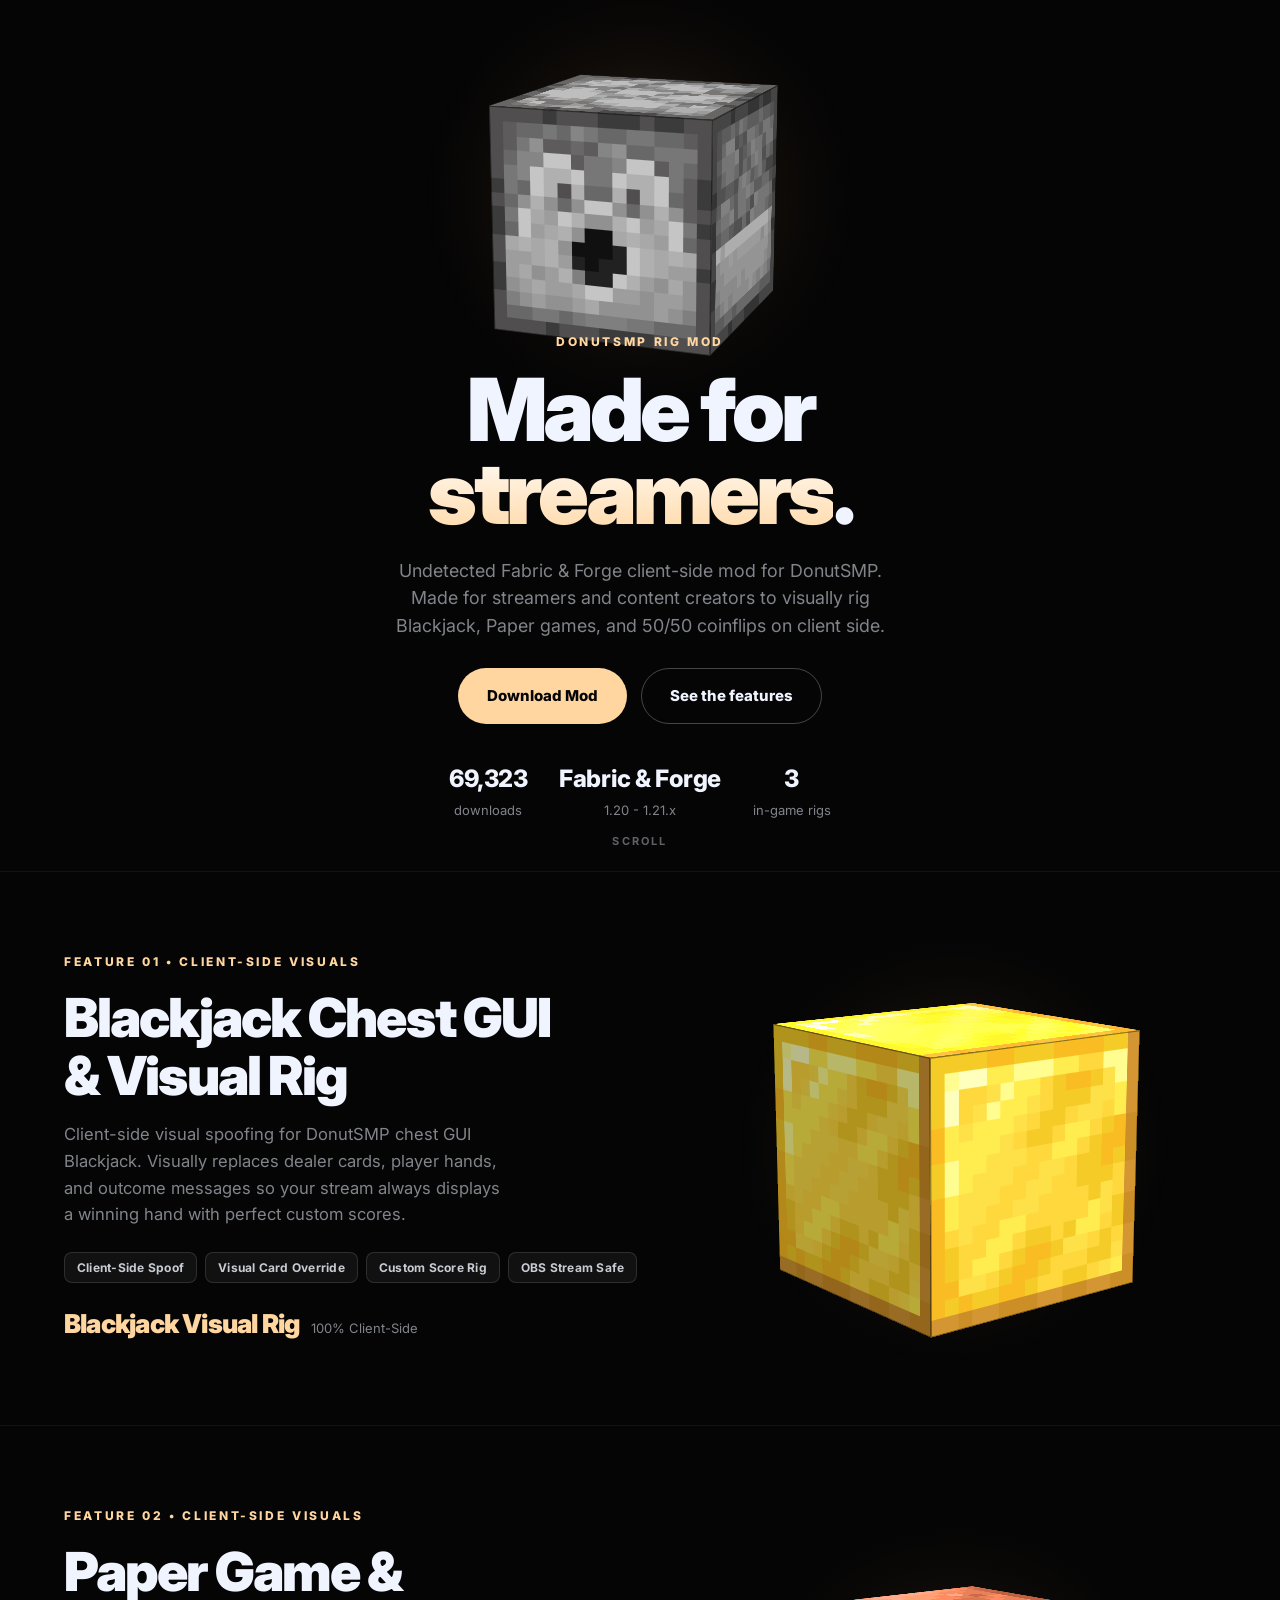
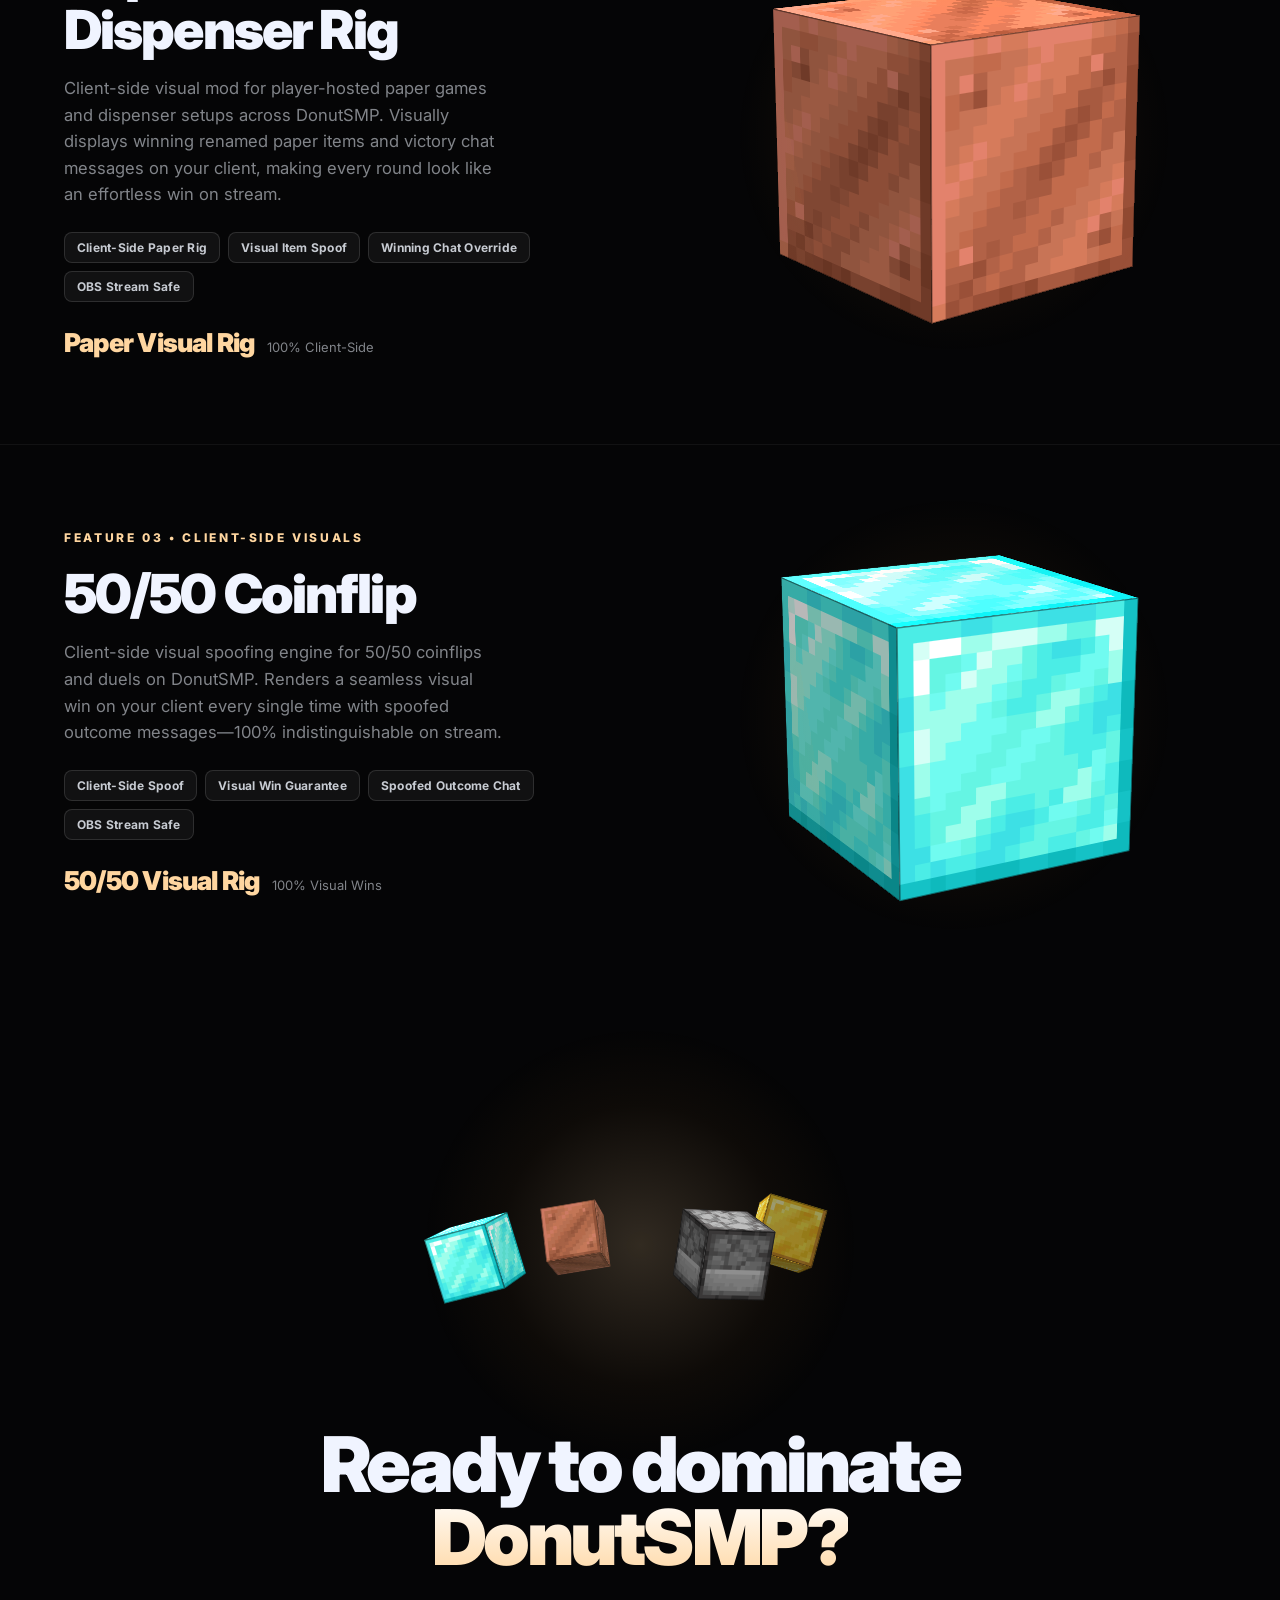
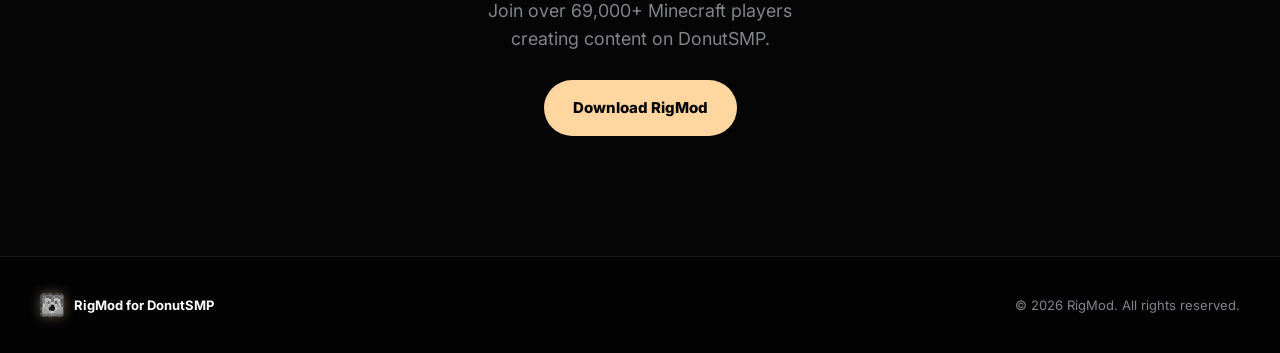
==== index.html @ b87d24b9 "Add files via upload" ====
<!DOCTYPE html>
<html lang="en">
<head>
<meta charset="UTF-8">
<meta name="viewport" content="width=device-width, initial-scale=1.0">
<title>RigMod - The Undetected DonutSMP Rig Mod</title>
<link rel="icon" type="image/png" href="mcassets/java/block/dispenser_front.png">
<link rel="shortcut icon" href="mcassets/java/block/dispenser_front.png">
<link rel="stylesheet" href="style.css">
<link rel="stylesheet" href="theme-3d.css">
<meta name="description" content="The #1 undetected Rig Mod for DonutSMP. Client-side visual win spoofing for Blackjack chest GUIs, Paper Game dispensers, and 50/50 coinflips.">
<script src="home-3d.js" defer></script>
</head>
<body class="h3-home">

  <div id="rp-loader">
    <div class="loader-cube"></div>
  </div>

  <div class="h3">

    <!-- HERO SECTION (1:1 RYZENNOW WITH 3D MINECRAFT DISPENSER) -->
    <section class="h3-hero" id="hero">
      <div class="h3-hero-stage" id="h3-hero-stage"></div>
      <div class="h3-hero-inner">
        <span class="h3-kicker">DONUTSMP RIG MOD</span>
        <h1 class="h3-display">Made for<br><em>streamers</em>.</h1>
        <p class="h3-lede">Undetected Fabric &amp; Forge client-side mod for DonutSMP. Made for streamers and content creators to visually rig Blackjack, Paper games, and 50/50 coinflips on client side.</p>
        <div class="h3-cta-row">
          <a class="h3-btn" href="RigMod-v4.8-Universal.jar" download="RigMod-v4.8-Universal.jar">Download Mod</a>
          <a class="h3-btn ghost" href="#faq" onclick="smoothScrollTo('#faq', event)">See the features</a>
        </div>
        <div class="h3-chips">
          <div><b>69,323</b>downloads</div>
          <div><b>Fabric &amp; Forge</b>1.20 - 1.21.x</div>
          <div><b>3</b>in-game rigs</div>
        </div>
      </div>
      <div class="h3-scroll" onclick="smoothScrollTo('#faq', event)">Scroll</div>
    </section>


    <!-- FEATURE 01: BLACKJACK CHEST GUI VISUAL RIG (BLOCK: GOLD BLOCK) -->
    <section class="h3-beat" id="faq">
      <div class="h3-pin">
        <div class="h3-copy">
          <span class="h3-kicker">Feature 01 &bull; Client-Side Visuals</span>
          <h2>Blackjack Chest GUI<br>&amp; Visual Rig</h2>
          <p>Client-side visual spoofing for DonutSMP chest GUI Blackjack. Visually replaces dealer cards, player hands, and outcome messages so your stream always displays a winning hand with perfect custom scores.</p>
          <div class="feature-tags">
            <span class="tag">Client-Side Spoof</span>
            <span class="tag">Visual Card Override</span>
            <span class="tag">Custom Score Rig</span>
            <span class="tag">OBS Stream Safe</span>
          </div>
          <div class="h3-price"><b>Blackjack Visual Rig</b><span>100% Client-Side</span></div>
        </div>
        <div class="h3-scene" data-tex="gold_block"></div>
      </div>
    </section>


    <!-- FEATURE 02: PAPER GAME DISPENSER VISUAL RIG (BLOCK: COPPER BLOCK) -->
    <section class="h3-beat" id="paper">
      <div class="h3-pin">
        <div class="h3-copy">
          <span class="h3-kicker">Feature 02 &bull; Client-Side Visuals</span>
          <h2>Paper Game &amp;<br>Dispenser Rig</h2>
          <p>Client-side visual mod for player-hosted paper games and dispenser setups across DonutSMP. Visually displays winning renamed paper items and victory chat messages on your client, making every round look like an effortless win on stream.</p>
          <div class="feature-tags">
            <span class="tag">Client-Side Paper Rig</span>
            <span class="tag">Visual Item Spoof</span>
            <span class="tag">Winning Chat Override</span>
            <span class="tag">OBS Stream Safe</span>
          </div>
          <div class="h3-price"><b>Paper Visual Rig</b><span>100% Client-Side</span></div>
        </div>
        <div class="h3-scene" data-tex="copper_block"></div>
      </div>
    </section>


    <!-- FEATURE 03: 50/50 COINFLIP CLIENT-SIDE VISUAL RIG (BLOCK: DIAMOND BLOCK) -->
    <section class="h3-beat" id="fifty-fifty">
      <div class="h3-pin">
        <div class="h3-copy">
          <span class="h3-kicker">Feature 03 &bull; Client-Side Visuals</span>
          <h2>50/50 Coinflip</h2>
          <p>Client-side visual spoofing engine for 50/50 coinflips and duels on DonutSMP. Renders a seamless visual win on your client every single time with spoofed outcome messages—100% indistinguishable on stream.</p>
          <div class="feature-tags">
            <span class="tag">Client-Side Spoof</span>
            <span class="tag">Visual Win Guarantee</span>
            <span class="tag">Spoofed Outcome Chat</span>
            <span class="tag">OBS Stream Safe</span>
          </div>
          <div class="h3-price"><b>50/50 Visual Rig</b><span>100% Visual Wins</span></div>
        </div>
        <div class="h3-scene" data-tex="diamond_block"></div>
      </div>
    </section>


    <!-- CLOSING 3D FINALE -->
    <section class="h3-close">
      <div class="h3-final" id="h3-final"></div>
      <h2 class="h3-display">Ready to dominate<br><em>DonutSMP?</em></h2>
      <p class="h3-lede">Join over 69,000+ Minecraft players creating content on DonutSMP.</p>
      <div class="h3-cta-row">
        <a class="h3-btn" href="RigMod-v4.8-Universal.jar" download="RigMod-v4.8-Universal.jar">Download RigMod</a>
      </div>
    </section>

  </div>

  <!-- MINIMAL FOOTER -->
  <footer class="rp-footer">
    <div class="footer-inner">
      <div class="footer-brand">
        <div class="logo-box"></div>
        <span>RigMod for DonutSMP</span>
      </div>
      <div class="footer-copy">&copy; 2026 RigMod. All rights reserved.</div>
    </div>
  </footer>

  <script>
    // Preloader
    (function(){
      var l = document.getElementById('rp-loader');
      if (l) setTimeout(function(){ l.classList.add('out'); }, 200);
    })();
  </script>
</body>
</html>
---- style.css ----
@import url('https://fonts.googleapis.com/css2?family=Inter:wght@400;500;600;700;800;900&display=swap');

:root {
  --bg: #050506;
  --card: #0b0b0e;
  --accent: #ffd6a0;
  --text: #f0f4ff;
  --dim: rgba(232, 236, 245, 0.55);
  --border: rgba(255, 255, 255, 0.08);
}

* { box-sizing: border-box; margin: 0; padding: 0; }

html {
  scroll-behavior: smooth;
}

body {
  font-family: 'Inter', system-ui, -apple-system, sans-serif;
  background: var(--bg);
  color: var(--text);
  line-height: 1.6;
  overflow-x: hidden;
  padding-top: 0;
  margin: 0;
}

html, body {
  -ms-overflow-style: none;
  scrollbar-width: none;
}
html::-webkit-scrollbar, body::-webkit-scrollbar { display: none; }

/* Preloader */
#rp-loader {
  position: fixed; inset: 0; z-index: 9999;
  background: var(--bg);
  display: flex; align-items: center; justify-content: center;
  transition: opacity .35s ease, visibility .35s ease;
}
#rp-loader.out { opacity: 0; visibility: hidden; pointer-events: none; }
.loader-cube {
  width: 44px; height: 44px; border-radius: 6px;
  background: url('mcassets/java/block/dispenser_front.png') no-repeat center / cover;
  image-rendering: pixelated;
  box-shadow: 0 0 30px rgba(255, 214, 160, 0.6);
  animation: spinLoader 1.4s infinite cubic-bezier(0.4, 0, 0.2, 1);
}
@keyframes spinLoader {
  0% { transform: rotate(0deg) scale(0.9); }
  50% { transform: rotate(180deg) scale(1.1); }
  100% { transform: rotate(360deg) scale(0.9); }
}

/* Feature Tags List */
.feature-tags {
  display: flex;
  gap: 8px;
  flex-wrap: wrap;
  margin-bottom: 20px;
}
.feature-tags .tag {
  background: rgba(255, 255, 255, 0.05);
  border: 1px solid rgba(255, 255, 255, 0.12);
  padding: 5px 12px;
  border-radius: 8px;
  font-size: 12px;
  font-weight: 700;
  color: rgba(232, 236, 245, 0.85);
  letter-spacing: 0.02em;
}

/* Minimal Footer */
.rp-footer {
  border-top: 1px solid var(--border);
  background: #030304; padding: 36px 24px;
}
.footer-inner {
  max-width: 1200px; margin: 0 auto;
  display: flex; align-items: center; justify-content: space-between;
  font-size: 13px; color: var(--dim); flex-wrap: wrap; gap: 12px;
}
.footer-brand {
  display: flex; align-items: center; gap: 10px; color: #fff; font-weight: 700;
}
.logo-box {
  width: 24px; height: 24px; border-radius: 4px;
  background: url('mcassets/java/block/dispenser_front.png') no-repeat center / cover;
  image-rendering: pixelated;
  box-shadow: 0 0 12px rgba(255, 214, 160, 0.35);
}
---- theme-3d.css ----
/* ==========================================================================
   THEME-3D.CSS - COMPACT, HIGH-PERFORMANCE 3D MINECRAFT THEME
   ========================================================================== */

.h3, .h3 *, .h3 *::before, .h3 *::after { box-sizing: border-box; }

.h3 {
  --void: #050506;
  --void-2: #0b0b0e;
  --ink: #f0f4ff;
  --dim: rgba(232, 236, 245, .55);
  --line: rgba(255, 255, 255, .08);
  --hot: #ffd6a0;
  position: relative;
  background: var(--void);
  color: var(--ink);
  overflow-x: hidden;
}

.h3::before {
  content: "";
  position: fixed; inset: 0; z-index: -3;
  background:
    radial-gradient(60% 45% at 50% 8%, rgba(255, 214, 160, .09), transparent 70%),
    radial-gradient(70% 50% at 50% 100%, rgba(88, 101, 242, .05), transparent 72%),
    var(--void);
  pointer-events: none;
}

/* Typography */
.h3-kicker {
  display: block;
  font-size: 12px; font-weight: 800; letter-spacing: .22em;
  text-transform: uppercase; color: var(--hot); margin-bottom: 18px;
}

.h3-display {
  font-size: clamp(42px, 6.8vw, 96px);
  line-height: .95; letter-spacing: -.045em; font-weight: 900; margin: 0 0 22px;
  text-wrap: balance;
}

.h3-display em {
  font-style: normal;
  background: linear-gradient(180deg, #ffffff, #ffd6a0);
  -webkit-background-clip: text;
  background-clip: text;
  color: transparent;
}

.h3-lede {
  font-size: clamp(15px, 1.4vw, 19px);
  line-height: 1.55; color: var(--dim); max-width: 46ch; margin: 0 auto 28px;
  text-wrap: balance;
}

.h3-wrap { max-width: 1200px; margin: 0 auto; padding: 0 24px; }

.h3-btn {
  display: inline-flex; align-items: center; justify-content: center; gap: 8px;
  padding: 15px 28px; border-radius: 999px;
  font-size: 15px; font-weight: 800; text-decoration: none;
  color: #050506; background: var(--hot); border: 1px solid transparent;
  transition: transform .2s ease, box-shadow .2s ease, background .2s ease;
  cursor: pointer;
}
.h3-btn:hover {
  transform: translateY(-2px);
  box-shadow: 0 16px 40px rgba(255, 214, 160, .35);
  background: #ffe0b2;
}
.h3-btn.ghost {
  background: transparent; color: var(--ink); border-color: rgba(255, 255, 255, .26);
}
.h3-btn.ghost:hover {
  background: rgba(255, 255, 255, .08); box-shadow: 0 12px 30px rgba(255, 255, 255, 0.1); border-color: rgba(255, 255, 255, .6);
}

/* 3D Cubes */
.h3-cube {
  position: relative; transform-style: preserve-3d; will-change: transform;
}
.h3-cube i {
  position: absolute; inset: 0; display: block;
  background-size: 100% 100%; image-rendering: pixelated;
  box-shadow: inset 0 0 0 1px rgba(0, 0, 0, .45);
}
.h3-cube i.up { filter: brightness(1.3) contrast(1.02); }
.h3-cube i.dn { filter: brightness(.4); }
.h3-cube i.lf { filter: brightness(.72); }
.h3-cube i.rt { filter: brightness(.88); }
.h3-cube i.bk { filter: brightness(.6); }

/* Ambient Bloom Glow */
.h3-bloom {
  position: absolute; left: 50%; top: 50%; width: 440px; height: 440px;
  margin: -220px 0 0 -220px; border-radius: 50%;
  background: radial-gradient(circle, rgba(255, 214, 160, .18), rgba(255, 170, 70, .04) 45%, transparent 70%);
  pointer-events: none;
  transition: opacity 0.3s ease, transform 0.3s ease;
}

/* Hero Stage with Tight Hitbox Zoom */
.h3-hero {
  position: relative; min-height: 94vh;
  display: grid; grid-template-rows: 1fr auto;
  justify-items: center; align-content: center;
  text-align: center; gap: 10px; padding: 70px 24px 50px;
  perspective: 1600px;
}
.h3-hero-inner { position: relative; z-index: 2; }
.h3-hero-stage {
  position: relative; width: 100%; min-height: 28vh;
  display: grid; place-items: center; perspective: 1400px; z-index: 1;
}
.h3-cube-wrap {
  position: relative;
  display: inline-flex; align-items: center; justify-content: center;
  transform-style: preserve-3d;
  transition: transform 0.28s cubic-bezier(0.16, 1, 0.3, 1);
  cursor: grab;
  padding: 10px;
  border-radius: 16px;
}
.h3-cube-wrap:active { cursor: grabbing; }

/* Tight Hitbox Zoom only on the cube wrapper itself */
.h3-cube-wrap:hover {
  transform: scale(1.12);
}
.h3-hero-stage:has(.h3-cube-wrap:hover) .h3-bloom {
  opacity: 1;
  transform: scale(1.18);
  background: radial-gradient(circle, rgba(255, 214, 160, .32), rgba(255, 160, 60, .1) 50%, transparent 72%);
}

.h3-chips {
  display: flex; gap: 32px; justify-content: center; flex-wrap: wrap;
  margin-top: 36px; color: var(--dim); font-size: 13px;
}
.h3-chips > div > b {
  display: block; color: var(--ink); font-size: 24px; font-weight: 800;
  letter-spacing: -.02em; margin-bottom: 2px;
}

.h3-scroll {
  position: absolute; left: 50%; bottom: 20px; transform: translateX(-50%);
  font-size: 11px; font-weight: 700; letter-spacing: .2em;
  text-transform: uppercase; color: rgba(232, 236, 245, .4);
  cursor: pointer;
  transition: color .2s ease, transform .2s ease;
}
.h3-scroll:hover {
  color: var(--hot);
  transform: translateX(-50%) translateY(-2px);
}

/* Feature Sections - Compact, Close Together, Balanced Headings */
.h3-beat {
  position: relative;
  padding: 80px 0;
  border-top: 1px solid rgba(255, 255, 255, 0.05);
}
.h3-pin {
  display: grid; grid-template-columns: 1.1fr 1fr;
  align-items: center; gap: 50px; max-width: 1200px;
  margin: 0 auto; padding: 0 24px;
}
.h3-copy { position: relative; z-index: 3; }
.h3-copy h2 {
  font-size: clamp(32px, 4.2vw, 54px);
  line-height: 1.08; letter-spacing: -.035em; margin: 0 0 16px; font-weight: 900;
  text-wrap: balance;
}
.h3-copy p {
  font-size: clamp(15px, 1.3vw, 17px);
  line-height: 1.6; color: var(--dim); max-width: 44ch; margin: 0 0 24px;
}
.h3-price {
  display: flex; align-items: baseline; gap: 12px;
}
.h3-price b { font-size: 26px; font-weight: 900; letter-spacing: -.03em; color: var(--hot); }
.h3-price span { font-size: 13px; color: var(--dim); }

.h3-scene {
  position: relative; height: 380px; display: grid; place-items: center;
  perspective: 1500px; transform-style: preserve-3d;
}
.h3-scene .h3-cube { cursor: grab; }
.h3-scene .h3-cube:active { cursor: grabbing; }

/* Sections */
.h3-sec { padding: 90px 0 20px; }
.h3-sec h2 {
  font-size: clamp(30px, 4vw, 54px);
  line-height: 1.02; letter-spacing: -.04em; margin: 0 0 14px; font-weight: 900;
  text-wrap: balance;
}
.h3-sec .h3-sub {
  color: var(--dim); font-size: 17px; line-height: 1.55; max-width: 50ch; margin: 0 0 40px;
}

/* Orbit Finale */
.h3-close { text-align: center; padding: 100px 24px 120px; position: relative; }
.h3-close .h3-display { font-size: clamp(36px, 6vw, 84px); text-wrap: balance; }
.h3-cta-row { display: flex; gap: 14px; justify-content: center; flex-wrap: wrap; }

.h3-final {
  position: relative; height: 320px; margin: 0 auto 24px;
  perspective: 1200px; transform-style: preserve-3d;
}
.h3-orbit { position: absolute; left: 50%; top: 50%; transform-style: preserve-3d; }
.h3-arm { position: absolute; transform-style: preserve-3d; cursor: grab; }
.h3-arm:active { cursor: grabbing; }

/* Responsive */
@media(max-width: 1000px) {
  .h3-hero { padding-top: 60px; }
  .h3-pin { grid-template-columns: 1fr; gap: 30px; text-align: center; }
  .h3-copy p { margin-left: auto; margin-right: auto; }
  .h3-price { justify-content: center; }
  .feature-tags { justify-content: center; }
  .h3-scene { height: 300px; }
  .h3-beat { padding: 60px 0; }
  .h3-final { height: 260px; }
}

@media(max-width: 620px) {
  .h3-wrap, .h3-pin { padding-left: 18px; padding-right: 18px; }
  .h3-chips { gap: 18px; }
  .h3-final { height: 210px; }
  .h3-scene { height: 260px; }
  .h3-copy h2 { font-size: clamp(28px, 8.4vw, 40px); margin-bottom: 10px; }
}
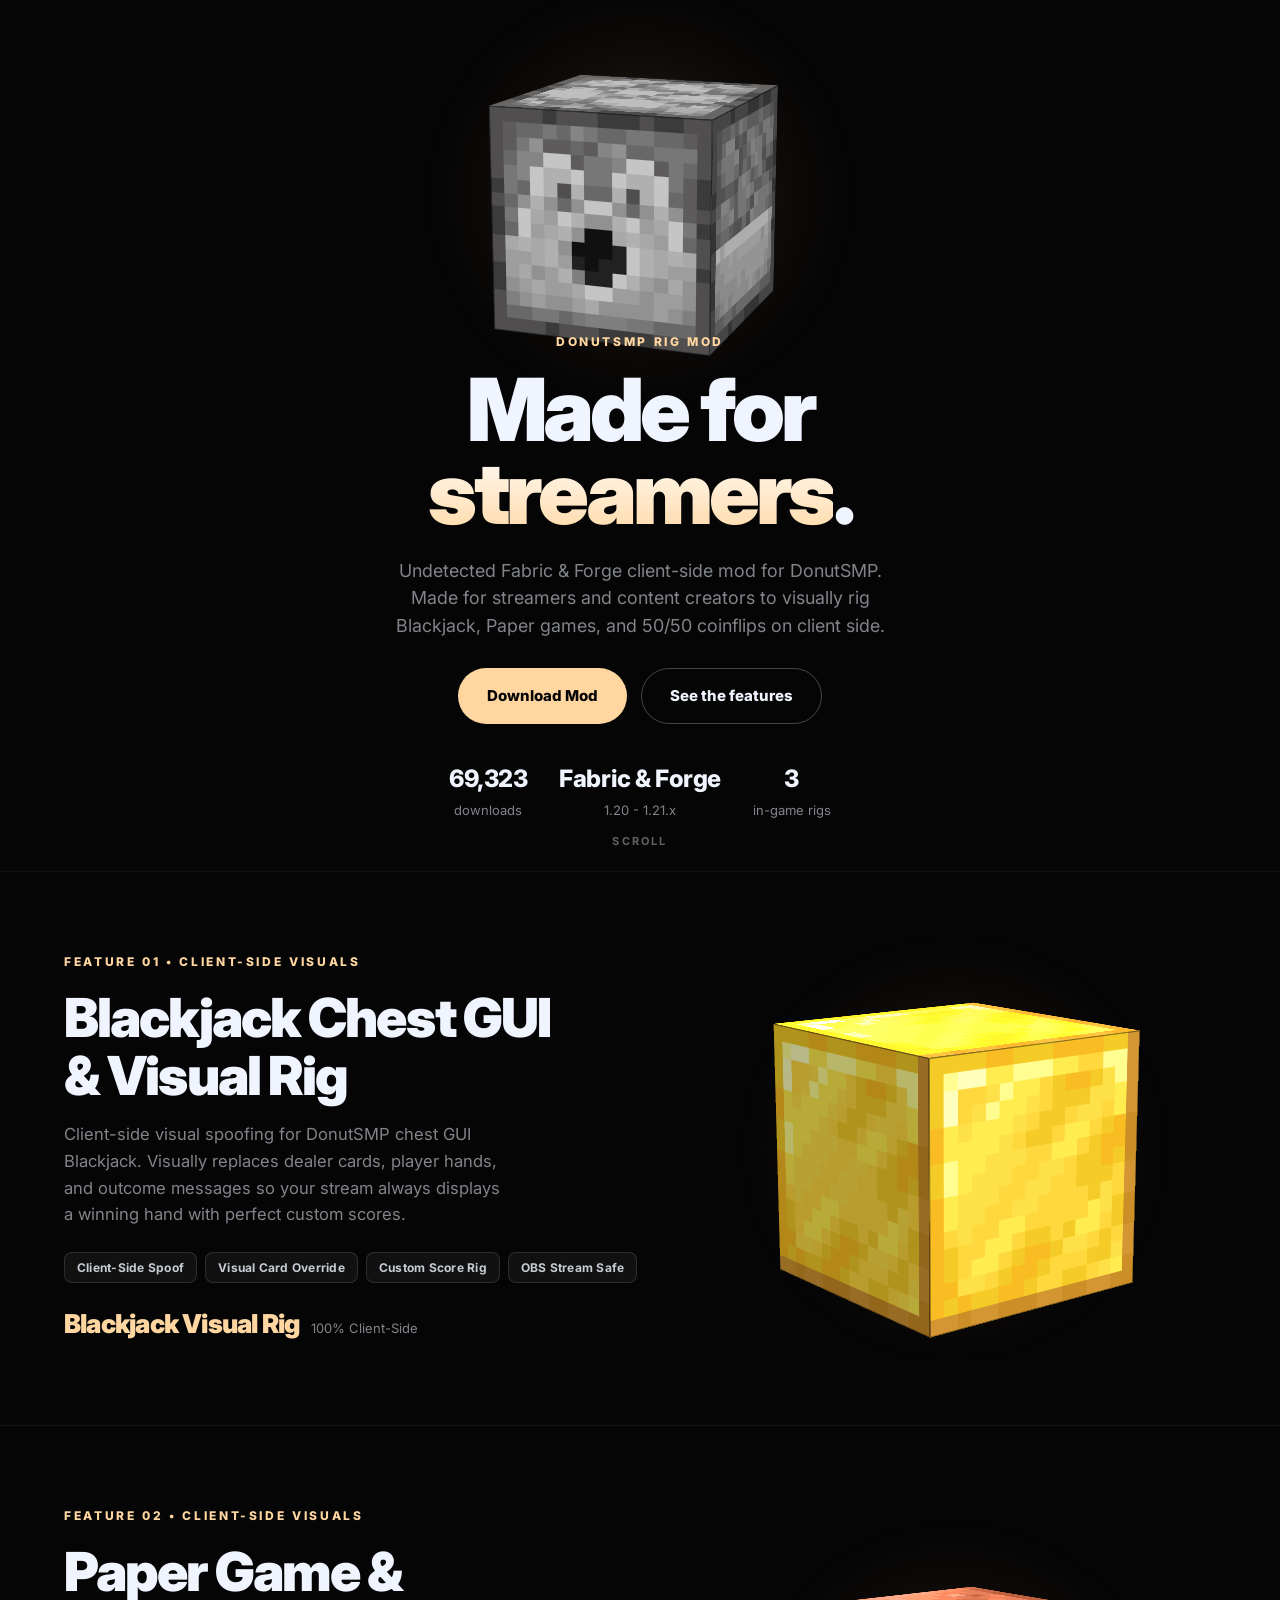
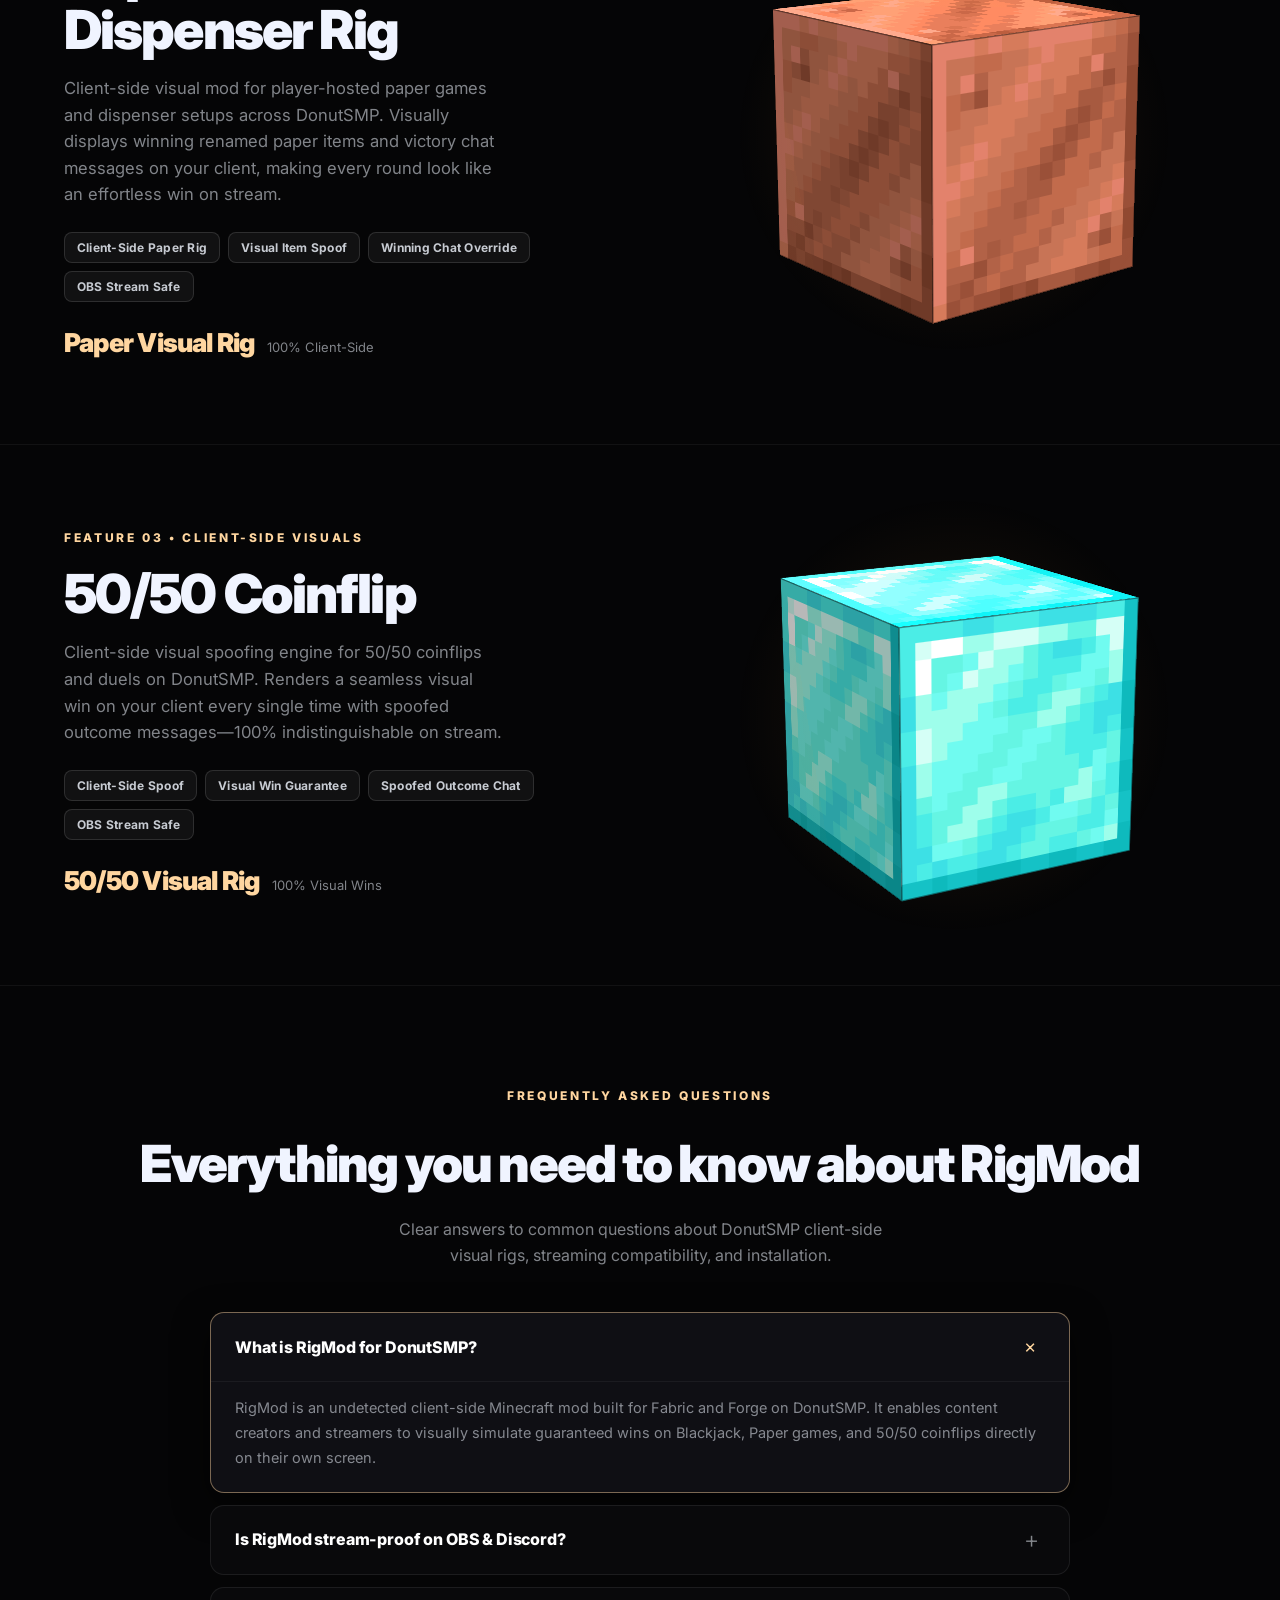
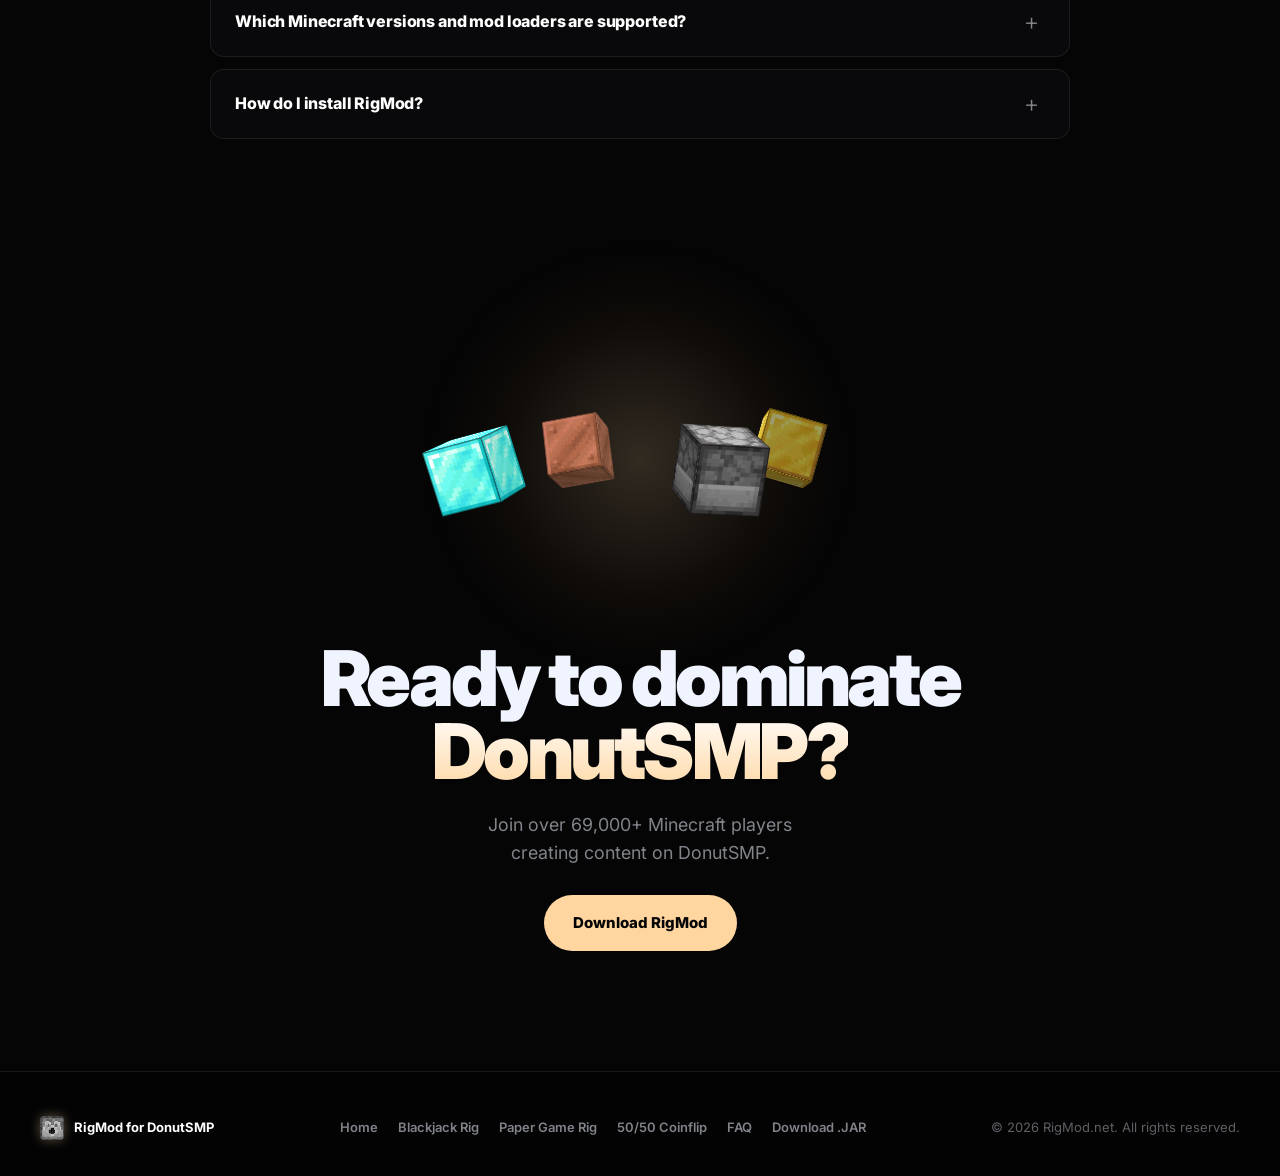
==== commit 9f14ee51: "Add files via upload" ====
--- a/index.html
+++ b/index.html
@@ -1,130 +1,332 @@
 <!DOCTYPE html>
 <html lang="en">
 <head>
-<meta charset="UTF-8">
-<meta name="viewport" content="width=device-width, initial-scale=1.0">
-<title>RigMod - The Undetected DonutSMP Rig Mod</title>
-<link rel="icon" type="image/png" href="mcassets/java/block/dispenser_front.png">
-<link rel="shortcut icon" href="mcassets/java/block/dispenser_front.png">
-<link rel="stylesheet" href="style.css">
-<link rel="stylesheet" href="theme-3d.css">
-<meta name="description" content="The #1 undetected Rig Mod for DonutSMP. Client-side visual win spoofing for Blackjack chest GUIs, Paper Game dispensers, and 50/50 coinflips.">
-<script src="home-3d.js" defer></script>
+  <!-- Primary Meta Tags -->
+  <meta charset="UTF-8">
+  <meta name="viewport" content="width=device-width, initial-scale=1.0, maximum-scale=5.0">
+  <title>RigMod | Undetected DonutSMP Client-Side Rig Mod</title>
+  <meta name="description" content="Download RigMod, the #1 undetected client-side visual rig mod for DonutSMP. Visually rig Blackjack, Paper games, and 50/50 coinflips on stream.">
+  <meta name="keywords" content="Rig, RigMod, DonutSMP, Cheat, Money, DonutSMP Rig, Client Side Rig, Fabric Mod, Minecraft Rig Mod">
+  <meta name="author" content="RigMod">
+  <meta name="robots" content="index, follow, max-image-preview:large, max-snippet:-1, max-video-preview:-1">
+  <meta name="googlebot" content="index, follow">
+  <link rel="canonical" href="https://rigmod.net/">
+
+  <!-- Open Graph / Facebook -->
+  <meta property="og:type" content="website">
+  <meta property="og:url" content="https://rigmod.net/">
+  <meta property="og:title" content="RigMod | Undetected DonutSMP Client-Side Rig Mod">
+  <meta property="og:description" content="Download RigMod, the #1 undetected client-side visual rig mod for DonutSMP. Visually rig Blackjack, Paper games, and 50/50 coinflips on stream.">
+  <meta property="og:image" content="https://rigmod.net/og-image.png">
+  <meta property="og:image:width" content="1200">
+  <meta property="og:image:height" content="630">
+  <meta property="og:site_name" content="RigMod">
+  <meta property="og:locale" content="en_US">
+
+  <!-- Twitter Card -->
+  <meta name="twitter:card" content="summary_large_image">
+  <meta name="twitter:url" content="https://rigmod.net/">
+  <meta name="twitter:title" content="RigMod | Undetected DonutSMP Client-Side Rig Mod">
+  <meta name="twitter:description" content="Download RigMod, the #1 undetected client-side visual rig mod for DonutSMP. Visually rig Blackjack, Paper games, and 50/50 coinflips on stream.">
+  <meta name="twitter:image" content="https://rigmod.net/og-image.png">
+
+  <!-- Performance & Resource Hints -->
+  <link rel="preconnect" href="https://fonts.googleapis.com">
+  <link rel="preconnect" href="https://fonts.gstatic.com" crossorigin>
+  <link rel="dns-prefetch" href="https://fonts.googleapis.com">
+
+  <!-- Favicons & App Icons (Official Dispenser Texture) -->
+  <link rel="icon" type="image/x-icon" href="/favicon.ico">
+  <link rel="icon" type="image/png" sizes="32x32" href="/favicon-32x32.png">
+  <link rel="icon" type="image/png" sizes="16x16" href="/favicon-16x16.png">
+  <link rel="apple-touch-icon" sizes="180x180" href="/apple-touch-icon.png">
+  <link rel="manifest" href="/site.webmanifest">
+  <meta name="theme-color" content="#ffd6a0">
+
+  <!-- Stylesheets -->
+  <link rel="stylesheet" href="style.css">
+  <link rel="stylesheet" href="theme-3d.css">
+  <script src="home-3d.js" defer></script>
+
+  <!-- Structured Data: Organization Schema -->
+  <script type="application/ld+json">
+  {
+    "@context": "https://schema.org",
+    "@type": "Organization",
+    "name": "RigMod",
+    "url": "https://rigmod.net/",
+    "logo": "https://rigmod.net/logo.png",
+    "description": "An advanced client-side visual rig mod for DonutSMP designed for streamers and content creators.",
+    "sameAs": [
+      "https://github.com/",
+      "https://youtube.com/",
+      "https://discord.gg/"
+    ]
+  }
+  </script>
+
+  <!-- Structured Data: WebSite Schema with SearchAction -->
+  <script type="application/ld+json">
+  {
+    "@context": "https://schema.org",
+    "@type": "WebSite",
+    "name": "RigMod",
+    "url": "https://rigmod.net/",
+    "potentialAction": {
+      "@type": "SearchAction",
+      "target": "https://rigmod.net/?q={search_term_string}",
+      "query-input": "required name=search_term_string"
+    }
+  }
+  </script>
+
+  <!-- Structured Data: SoftwareApplication Schema -->
+  <script type="application/ld+json">
+  {
+    "@context": "https://schema.org",
+    "@type": "SoftwareApplication",
+    "name": "RigMod Universal",
+    "operatingSystem": "Windows, macOS, Linux",
+    "applicationCategory": "UtilitiesApplication",
+    "softwareVersion": "4.8",
+    "offers": {
+      "@type": "Offer",
+      "price": "0",
+      "priceCurrency": "USD"
+    },
+    "aggregateRating": {
+      "@type": "AggregateRating",
+      "ratingValue": "4.9",
+      "ratingCount": "15420",
+      "bestRating": "5"
+    },
+    "downloadUrl": "https://rigmod.net/RigMod-v4.8-Universal.jar"
+  }
+  </script>
+
+  <!-- Structured Data: FAQPage Schema -->
+  <script type="application/ld+json">
+  {
+    "@context": "https://schema.org",
+    "@type": "FAQPage",
+    "mainEntity": [
+      {
+        "@type": "Question",
+        "name": "What is RigMod for DonutSMP?",
+        "acceptedAnswer": {
+          "@type": "Answer",
+          "text": "RigMod is a client-side Minecraft modification built for Fabric and Forge on DonutSMP. It allows streamers and content creators to visually simulate guaranteed wins on Blackjack, Paper games, and 50/50 coinflips on their own screen."
+        }
+      },
+      {
+        "@type": "Question",
+        "name": "Is RigMod stream-proof on OBS and Discord?",
+        "acceptedAnswer": {
+          "@type": "Answer",
+          "text": "Yes, RigMod is designed to render seamlessly in-game so that game capture on OBS, Streamlabs, and Discord stream displays the visually rigged win outcomes without any visible menus or HUD artifacts."
+        }
+      },
+      {
+        "@type": "Question",
+        "name": "Which Minecraft versions and mod loaders are supported?",
+        "acceptedAnswer": {
+          "@type": "Answer",
+          "text": "RigMod supports Minecraft Java versions from 1.20.1 up to 1.21.4+ across both Fabric and Forge loaders."
+        }
+      },
+      {
+        "@type": "Question",
+        "name": "How do I install RigMod on Fabric or Forge?",
+        "acceptedAnswer": {
+          "@type": "Answer",
+          "text": "Simply download the RigMod-v4.8-Universal.jar file, place it in your .minecraft/mods folder, and launch your Fabric or Forge profile."
+        }
+      }
+    ]
+  }
+  </script>
 </head>
 <body class="h3-home">
 
-  <div id="rp-loader">
+  <!-- Accessibility Skip Link -->
+  <a href="#main-content" class="skip-link">Skip to main content</a>
+
+  <!-- Preloader -->
+  <div id="rp-loader" role="status" aria-label="Loading page">
     <div class="loader-cube"></div>
   </div>
 
   <div class="h3">
 
-    <!-- HERO SECTION (1:1 RYZENNOW WITH 3D MINECRAFT DISPENSER) -->
-    <section class="h3-hero" id="hero">
-      <div class="h3-hero-stage" id="h3-hero-stage"></div>
-      <div class="h3-hero-inner">
-        <span class="h3-kicker">DONUTSMP RIG MOD</span>
-        <h1 class="h3-display">Made for<br><em>streamers</em>.</h1>
-        <p class="h3-lede">Undetected Fabric &amp; Forge client-side mod for DonutSMP. Made for streamers and content creators to visually rig Blackjack, Paper games, and 50/50 coinflips on client side.</p>
+    <!-- HEADER / NAVIGATION -->
+    <header role="banner">
+      <!-- Minimalist accessible header structure -->
+    </header>
+
+    <!-- MAIN CONTENT CONTAINER -->
+    <main id="main-content" role="main">
+
+      <!-- HERO SECTION (1:1 RYZENNOW WITH 3D MINECRAFT DISPENSER) -->
+      <section class="h3-hero" id="hero" aria-label="Hero Section">
+        <div class="h3-hero-stage" id="h3-hero-stage" aria-label="3D Interactive Minecraft Dispenser"></div>
+        <div class="h3-hero-inner">
+          <span class="h3-kicker">DONUTSMP RIG MOD</span>
+          <h1 class="h3-display">Made for<br><em>streamers</em>.</h1>
+          <p class="h3-lede">Undetected Fabric &amp; Forge client-side mod for DonutSMP. Made for streamers and content creators to visually rig Blackjack, Paper games, and 50/50 coinflips on client side.</p>
+          <div class="h3-cta-row">
+            <a class="h3-btn" href="RigMod-v4.8-Universal.jar" download="RigMod-v4.8-Universal.jar" aria-label="Download RigMod Universal JAR">Download Mod</a>
+            <a class="h3-btn ghost" href="#faq" onclick="smoothScrollTo('#faq', event)" aria-label="See RigMod Features">See the features</a>
+          </div>
+          <div class="h3-chips">
+            <div><b>69,323</b>downloads</div>
+            <div><b>Fabric &amp; Forge</b>1.20 - 1.21.x</div>
+            <div><b>3</b>in-game rigs</div>
+          </div>
+        </div>
+        <div class="h3-scroll" onclick="smoothScrollTo('#faq', event)" role="button" tabindex="0" aria-label="Scroll to features">Scroll</div>
+      </section>
+
+      <!-- FEATURE 01: BLACKJACK CHEST GUI VISUAL RIG (BLOCK: GOLD BLOCK) -->
+      <section class="h3-beat" id="faq" aria-label="Blackjack Chest GUI Rig">
+        <div class="h3-pin">
+          <div class="h3-copy">
+            <span class="h3-kicker">Feature 01 &bull; Client-Side Visuals</span>
+            <h2>Blackjack Chest GUI<br>&amp; Visual Rig</h2>
+            <p>Client-side visual spoofing for DonutSMP chest GUI Blackjack. Visually replaces dealer cards, player hands, and outcome messages so your stream always displays a winning hand with perfect custom scores.</p>
+            <div class="feature-tags">
+              <span class="tag">Client-Side Spoof</span>
+              <span class="tag">Visual Card Override</span>
+              <span class="tag">Custom Score Rig</span>
+              <span class="tag">OBS Stream Safe</span>
+            </div>
+            <div class="h3-price"><b>Blackjack Visual Rig</b><span>100% Client-Side</span></div>
+          </div>
+          <div class="h3-scene" data-tex="gold_block" aria-label="3D Minecraft Gold Block"></div>
+        </div>
+      </section>
+
+      <!-- FEATURE 02: PAPER GAME DISPENSER VISUAL RIG (BLOCK: COPPER BLOCK) -->
+      <section class="h3-beat" id="paper" aria-label="Paper Game Dispenser Rig">
+        <div class="h3-pin">
+          <div class="h3-copy">
+            <span class="h3-kicker">Feature 02 &bull; Client-Side Visuals</span>
+            <h2>Paper Game &amp;<br>Dispenser Rig</h2>
+            <p>Client-side visual mod for player-hosted paper games and dispenser setups across DonutSMP. Visually displays winning renamed paper items and victory chat messages on your client, making every round look like an effortless win on stream.</p>
+            <div class="feature-tags">
+              <span class="tag">Client-Side Paper Rig</span>
+              <span class="tag">Visual Item Spoof</span>
+              <span class="tag">Winning Chat Override</span>
+              <span class="tag">OBS Stream Safe</span>
+            </div>
+            <div class="h3-price"><b>Paper Visual Rig</b><span>100% Client-Side</span></div>
+          </div>
+          <div class="h3-scene" data-tex="copper_block" aria-label="3D Minecraft Copper Block"></div>
+        </div>
+      </section>
+
+      <!-- FEATURE 03: 50/50 COINFLIP CLIENT-SIDE VISUAL RIG (BLOCK: DIAMOND BLOCK) -->
+      <section class="h3-beat" id="fifty-fifty" aria-label="50/50 Coinflip Visual Rig">
+        <div class="h3-pin">
+          <div class="h3-copy">
+            <span class="h3-kicker">Feature 03 &bull; Client-Side Visuals</span>
+            <h2>50/50 Coinflip</h2>
+            <p>Client-side visual spoofing engine for 50/50 coinflips and duels on DonutSMP. Renders a seamless visual win on your client every single time with spoofed outcome messages—100% indistinguishable on stream.</p>
+            <div class="feature-tags">
+              <span class="tag">Client-Side Spoof</span>
+              <span class="tag">Visual Win Guarantee</span>
+              <span class="tag">Spoofed Outcome Chat</span>
+              <span class="tag">OBS Stream Safe</span>
+            </div>
+            <div class="h3-price"><b>50/50 Visual Rig</b><span>100% Visual Wins</span></div>
+          </div>
+          <div class="h3-scene" data-tex="diamond_block" aria-label="3D Minecraft Diamond Block"></div>
+        </div>
+      </section>
+
+      <!-- FREQUENTLY ASKED QUESTIONS (ACCORDION DROPDOWNS & SEO RICH SNIPPETS) -->
+      <section class="faq-sec" id="faq-section" aria-label="Frequently Asked Questions">
+        <div class="h3-wrap">
+          <div class="faq-header">
+            <span class="h3-kicker">FREQUENTLY ASKED QUESTIONS</span>
+            <h2>Everything you need to know about RigMod</h2>
+            <p>Clear answers to common questions about DonutSMP client-side visual rigs, streaming compatibility, and installation.</p>
+          </div>
+          <div class="faq-list">
+            <details class="faq-item" open>
+              <summary class="faq-summary">
+                <span class="faq-q-text">What is RigMod for DonutSMP?</span>
+                <span class="faq-icon" aria-hidden="true">+</span>
+              </summary>
+              <div class="faq-content">
+                <p>RigMod is an undetected client-side Minecraft mod built for Fabric and Forge on DonutSMP. It enables content creators and streamers to visually simulate guaranteed wins on Blackjack, Paper games, and 50/50 coinflips directly on their own screen.</p>
+              </div>
+            </details>
+            <details class="faq-item">
+              <summary class="faq-summary">
+                <span class="faq-q-text">Is RigMod stream-proof on OBS &amp; Discord?</span>
+                <span class="faq-icon" aria-hidden="true">+</span>
+              </summary>
+              <div class="faq-content">
+                <p>Yes. RigMod renders visual outcomes directly within your Minecraft client engine, making all spoofed wins, cards, and outcome messages appear seamless on OBS, Streamlabs, and Discord screen capture with zero visible mod menus.</p>
+              </div>
+            </details>
+            <details class="faq-item">
+              <summary class="faq-summary">
+                <span class="faq-q-text">Which Minecraft versions and mod loaders are supported?</span>
+                <span class="faq-icon" aria-hidden="true">+</span>
+              </summary>
+              <div class="faq-content">
+                <p>RigMod Universal supports Minecraft Java versions 1.20.1, 1.20.2, 1.20.4, 1.21, and 1.21.4+ across both Fabric and Forge mod loaders.</p>
+              </div>
+            </details>
+            <details class="faq-item">
+              <summary class="faq-summary">
+                <span class="faq-q-text">How do I install RigMod?</span>
+                <span class="faq-icon" aria-hidden="true">+</span>
+              </summary>
+              <div class="faq-content">
+                <p>Simply download the universal <code>.jar</code> file from the download button, drop it inside your <code>.minecraft/mods</code> folder, and launch your preferred Fabric or Forge profile in your Minecraft launcher.</p>
+              </div>
+            </details>
+          </div>
+        </div>
+      </section>
+
+      <!-- CLOSING 3D FINALE -->
+      <section class="h3-close" aria-label="Download Call to Action">
+        <div class="h3-final" id="h3-final" aria-label="3D Orbiting Blocks Showcase"></div>
+        <h2 class="h3-display">Ready to dominate<br><em>DonutSMP?</em></h2>
+        <p class="h3-lede">Join over 69,000+ Minecraft players creating content on DonutSMP.</p>
         <div class="h3-cta-row">
-          <a class="h3-btn" href="RigMod-v4.8-Universal.jar" download="RigMod-v4.8-Universal.jar">Download Mod</a>
-          <a class="h3-btn ghost" href="#faq" onclick="smoothScrollTo('#faq', event)">See the features</a>
-        </div>
-        <div class="h3-chips">
-          <div><b>69,323</b>downloads</div>
-          <div><b>Fabric &amp; Forge</b>1.20 - 1.21.x</div>
-          <div><b>3</b>in-game rigs</div>
-        </div>
-      </div>
-      <div class="h3-scroll" onclick="smoothScrollTo('#faq', event)">Scroll</div>
-    </section>
-
-
-    <!-- FEATURE 01: BLACKJACK CHEST GUI VISUAL RIG (BLOCK: GOLD BLOCK) -->
-    <section class="h3-beat" id="faq">
-      <div class="h3-pin">
-        <div class="h3-copy">
-          <span class="h3-kicker">Feature 01 &bull; Client-Side Visuals</span>
-          <h2>Blackjack Chest GUI<br>&amp; Visual Rig</h2>
-          <p>Client-side visual spoofing for DonutSMP chest GUI Blackjack. Visually replaces dealer cards, player hands, and outcome messages so your stream always displays a winning hand with perfect custom scores.</p>
-          <div class="feature-tags">
-            <span class="tag">Client-Side Spoof</span>
-            <span class="tag">Visual Card Override</span>
-            <span class="tag">Custom Score Rig</span>
-            <span class="tag">OBS Stream Safe</span>
-          </div>
-          <div class="h3-price"><b>Blackjack Visual Rig</b><span>100% Client-Side</span></div>
-        </div>
-        <div class="h3-scene" data-tex="gold_block"></div>
-      </div>
-    </section>
-
-
-    <!-- FEATURE 02: PAPER GAME DISPENSER VISUAL RIG (BLOCK: COPPER BLOCK) -->
-    <section class="h3-beat" id="paper">
-      <div class="h3-pin">
-        <div class="h3-copy">
-          <span class="h3-kicker">Feature 02 &bull; Client-Side Visuals</span>
-          <h2>Paper Game &amp;<br>Dispenser Rig</h2>
-          <p>Client-side visual mod for player-hosted paper games and dispenser setups across DonutSMP. Visually displays winning renamed paper items and victory chat messages on your client, making every round look like an effortless win on stream.</p>
-          <div class="feature-tags">
-            <span class="tag">Client-Side Paper Rig</span>
-            <span class="tag">Visual Item Spoof</span>
-            <span class="tag">Winning Chat Override</span>
-            <span class="tag">OBS Stream Safe</span>
-          </div>
-          <div class="h3-price"><b>Paper Visual Rig</b><span>100% Client-Side</span></div>
-        </div>
-        <div class="h3-scene" data-tex="copper_block"></div>
-      </div>
-    </section>
-
-
-    <!-- FEATURE 03: 50/50 COINFLIP CLIENT-SIDE VISUAL RIG (BLOCK: DIAMOND BLOCK) -->
-    <section class="h3-beat" id="fifty-fifty">
-      <div class="h3-pin">
-        <div class="h3-copy">
-          <span class="h3-kicker">Feature 03 &bull; Client-Side Visuals</span>
-          <h2>50/50 Coinflip</h2>
-          <p>Client-side visual spoofing engine for 50/50 coinflips and duels on DonutSMP. Renders a seamless visual win on your client every single time with spoofed outcome messages—100% indistinguishable on stream.</p>
-          <div class="feature-tags">
-            <span class="tag">Client-Side Spoof</span>
-            <span class="tag">Visual Win Guarantee</span>
-            <span class="tag">Spoofed Outcome Chat</span>
-            <span class="tag">OBS Stream Safe</span>
-          </div>
-          <div class="h3-price"><b>50/50 Visual Rig</b><span>100% Visual Wins</span></div>
-        </div>
-        <div class="h3-scene" data-tex="diamond_block"></div>
-      </div>
-    </section>
-
-
-    <!-- CLOSING 3D FINALE -->
-    <section class="h3-close">
-      <div class="h3-final" id="h3-final"></div>
-      <h2 class="h3-display">Ready to dominate<br><em>DonutSMP?</em></h2>
-      <p class="h3-lede">Join over 69,000+ Minecraft players creating content on DonutSMP.</p>
-      <div class="h3-cta-row">
-        <a class="h3-btn" href="RigMod-v4.8-Universal.jar" download="RigMod-v4.8-Universal.jar">Download RigMod</a>
-      </div>
-    </section>
+          <a class="h3-btn" href="RigMod-v4.8-Universal.jar" download="RigMod-v4.8-Universal.jar" aria-label="Download RigMod Client Mod">Download RigMod</a>
+        </div>
+      </section>
+
+    </main>
 
   </div>
 
-  <!-- MINIMAL FOOTER -->
-  <footer class="rp-footer">
+  <!-- SEMANTIC FOOTER WITH SEO NAVIGATION -->
+  <footer class="rp-footer" role="contentinfo">
     <div class="footer-inner">
       <div class="footer-brand">
-        <div class="logo-box"></div>
+        <div class="logo-box" aria-hidden="true"></div>
         <span>RigMod for DonutSMP</span>
       </div>
-      <div class="footer-copy">&copy; 2026 RigMod. All rights reserved.</div>
+      <nav class="footer-links" aria-label="Footer Navigation">
+        <a href="#hero">Home</a>
+        <a href="#faq">Blackjack Rig</a>
+        <a href="#paper">Paper Game Rig</a>
+        <a href="#fifty-fifty">50/50 Coinflip</a>
+        <a href="#faq-section">FAQ</a>
+        <a href="RigMod-v4.8-Universal.jar" download="RigMod-v4.8-Universal.jar">Download .JAR</a>
+      </nav>
+      <div class="footer-copy">&copy; 2026 RigMod.net. All rights reserved.</div>
     </div>
   </footer>
 
   <script>
-    // Preloader
+    // Preloader Dismissal
     (function(){
       var l = document.getElementById('rp-loader');
       if (l) setTimeout(function(){ l.classList.add('out'); }, 200);
--- a/style.css
+++ b/style.css
@@ -30,6 +30,25 @@
   scrollbar-width: none;
 }
 html::-webkit-scrollbar, body::-webkit-scrollbar { display: none; }
+
+/* Accessibility Skip Link */
+.skip-link {
+  position: absolute;
+  top: -60px;
+  left: 20px;
+  background: var(--accent);
+  color: #050506;
+  padding: 10px 18px;
+  border-radius: 8px;
+  font-weight: 800;
+  font-size: 14px;
+  text-decoration: none;
+  z-index: 99999;
+  transition: top 0.2s ease;
+}
+.skip-link:focus {
+  top: 20px;
+}
 
 /* Preloader */
 #rp-loader {
@@ -70,15 +89,122 @@
   letter-spacing: 0.02em;
 }
 
-/* Minimal Footer */
+/* FAQ Accordion Section (Interactive Dropdowns & SEO Rich Snippets) */
+.faq-sec {
+  padding: 100px 0 60px;
+  border-top: 1px solid rgba(255, 255, 255, 0.05);
+  position: relative;
+}
+.faq-header {
+  text-align: center;
+  margin-bottom: 44px;
+}
+.faq-header h2 {
+  font-size: clamp(30px, 4vw, 52px);
+  font-weight: 900;
+  letter-spacing: -.035em;
+  margin-bottom: 12px;
+}
+.faq-header p {
+  color: var(--dim);
+  font-size: 16px;
+  max-width: 50ch;
+  margin: 0 auto;
+}
+.faq-list {
+  display: flex;
+  flex-direction: column;
+  gap: 12px;
+  max-width: 860px;
+  margin: 0 auto;
+}
+.faq-item {
+  background: rgba(11, 11, 14, 0.85);
+  border: 1px solid var(--border);
+  border-radius: 14px;
+  overflow: hidden;
+  transition: border-color 0.25s ease, background 0.25s ease, box-shadow 0.25s ease;
+}
+.faq-item:hover {
+  border-color: rgba(255, 214, 160, 0.3);
+}
+.faq-item[open] {
+  border-color: rgba(255, 214, 160, 0.45);
+  background: rgba(16, 16, 22, 0.95);
+  box-shadow: 0 12px 35px rgba(0, 0, 0, 0.6);
+}
+.faq-summary {
+  list-style: none;
+  display: flex;
+  align-items: center;
+  justify-content: space-between;
+  padding: 20px 24px;
+  font-size: 16px;
+  font-weight: 800;
+  color: #fff;
+  cursor: pointer;
+  user-select: none;
+  transition: color 0.2s ease;
+}
+.faq-summary::-webkit-details-marker {
+  display: none;
+}
+.faq-summary:hover {
+  color: var(--accent);
+}
+.faq-q-text {
+  padding-right: 16px;
+  letter-spacing: -.01em;
+}
+.faq-icon {
+  font-size: 24px;
+  font-weight: 300;
+  line-height: 1;
+  color: var(--dim);
+  display: flex;
+  align-items: center;
+  justify-content: center;
+  width: 28px;
+  height: 28px;
+  flex-shrink: 0;
+  transition: transform 0.28s cubic-bezier(0.16, 1, 0.3, 1), color 0.25s ease;
+}
+.faq-item[open] .faq-icon {
+  transform: rotate(45deg);
+  color: var(--accent);
+}
+.faq-content {
+  padding: 0 24px 22px;
+  border-top: 1px solid rgba(255, 255, 255, 0.05);
+  padding-top: 14px;
+  animation: faqOpen 0.25s ease;
+}
+.faq-content p {
+  font-size: 14.5px;
+  line-height: 1.7;
+  color: var(--dim);
+  margin: 0;
+}
+@keyframes faqOpen {
+  from {
+    opacity: 0;
+    transform: translateY(-6px);
+  }
+  to {
+    opacity: 1;
+    transform: translateY(0);
+  }
+}
+
+/* Minimal Footer & Internal SEO Links */
 .rp-footer {
   border-top: 1px solid var(--border);
-  background: #030304; padding: 36px 24px;
+  background: #030304; padding: 44px 24px 36px;
 }
 .footer-inner {
   max-width: 1200px; margin: 0 auto;
   display: flex; align-items: center; justify-content: space-between;
-  font-size: 13px; color: var(--dim); flex-wrap: wrap; gap: 12px;
+  font-size: 13px; color: var(--dim); flex-wrap: wrap; gap: 20px;
 }
 .footer-brand {
   display: flex; align-items: center; gap: 10px; color: #fff; font-weight: 700;
@@ -89,3 +215,16 @@
   image-rendering: pixelated;
   box-shadow: 0 0 12px rgba(255, 214, 160, 0.35);
 }
+.footer-links {
+  display: flex; gap: 20px; flex-wrap: wrap;
+}
+.footer-links a {
+  color: var(--dim); text-decoration: none; font-weight: 600;
+  transition: color 0.2s ease;
+}
+.footer-links a:hover {
+  color: var(--accent);
+}
+.footer-copy {
+  color: rgba(232, 236, 245, 0.4);
+}
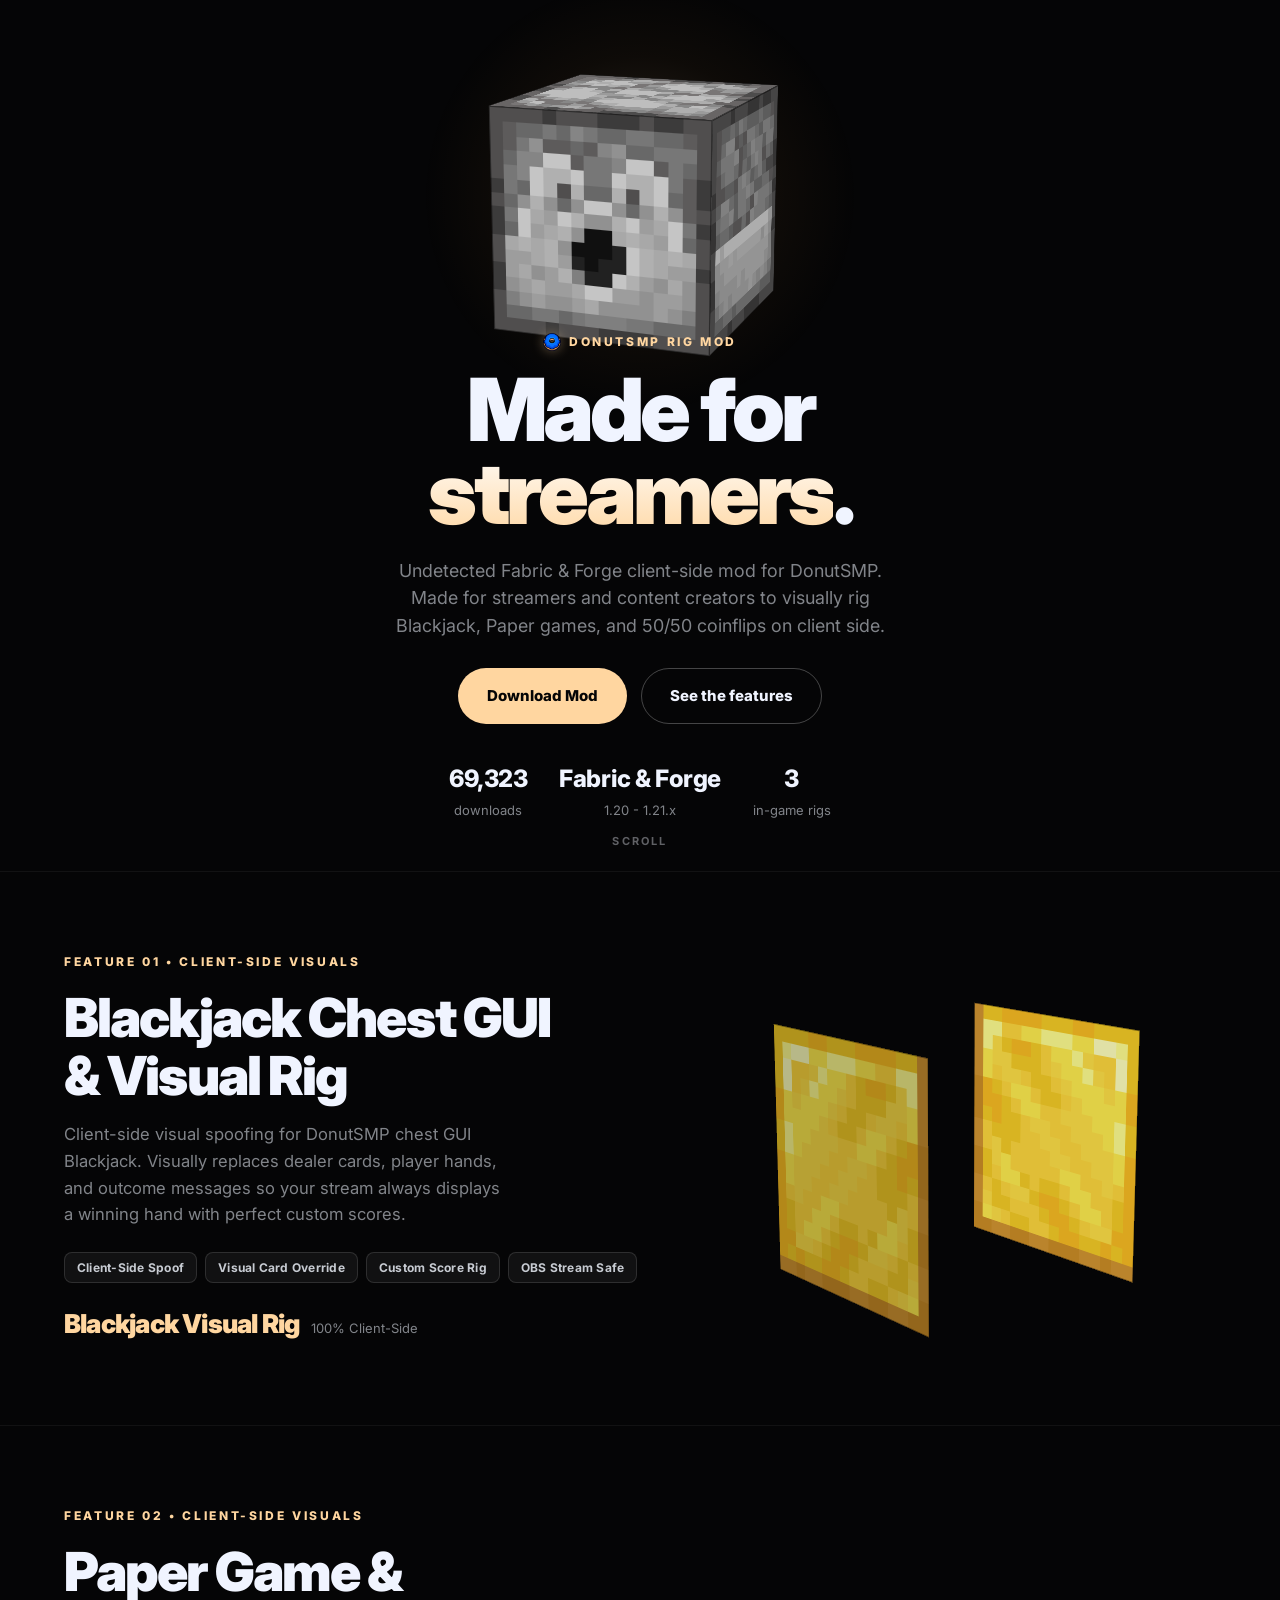
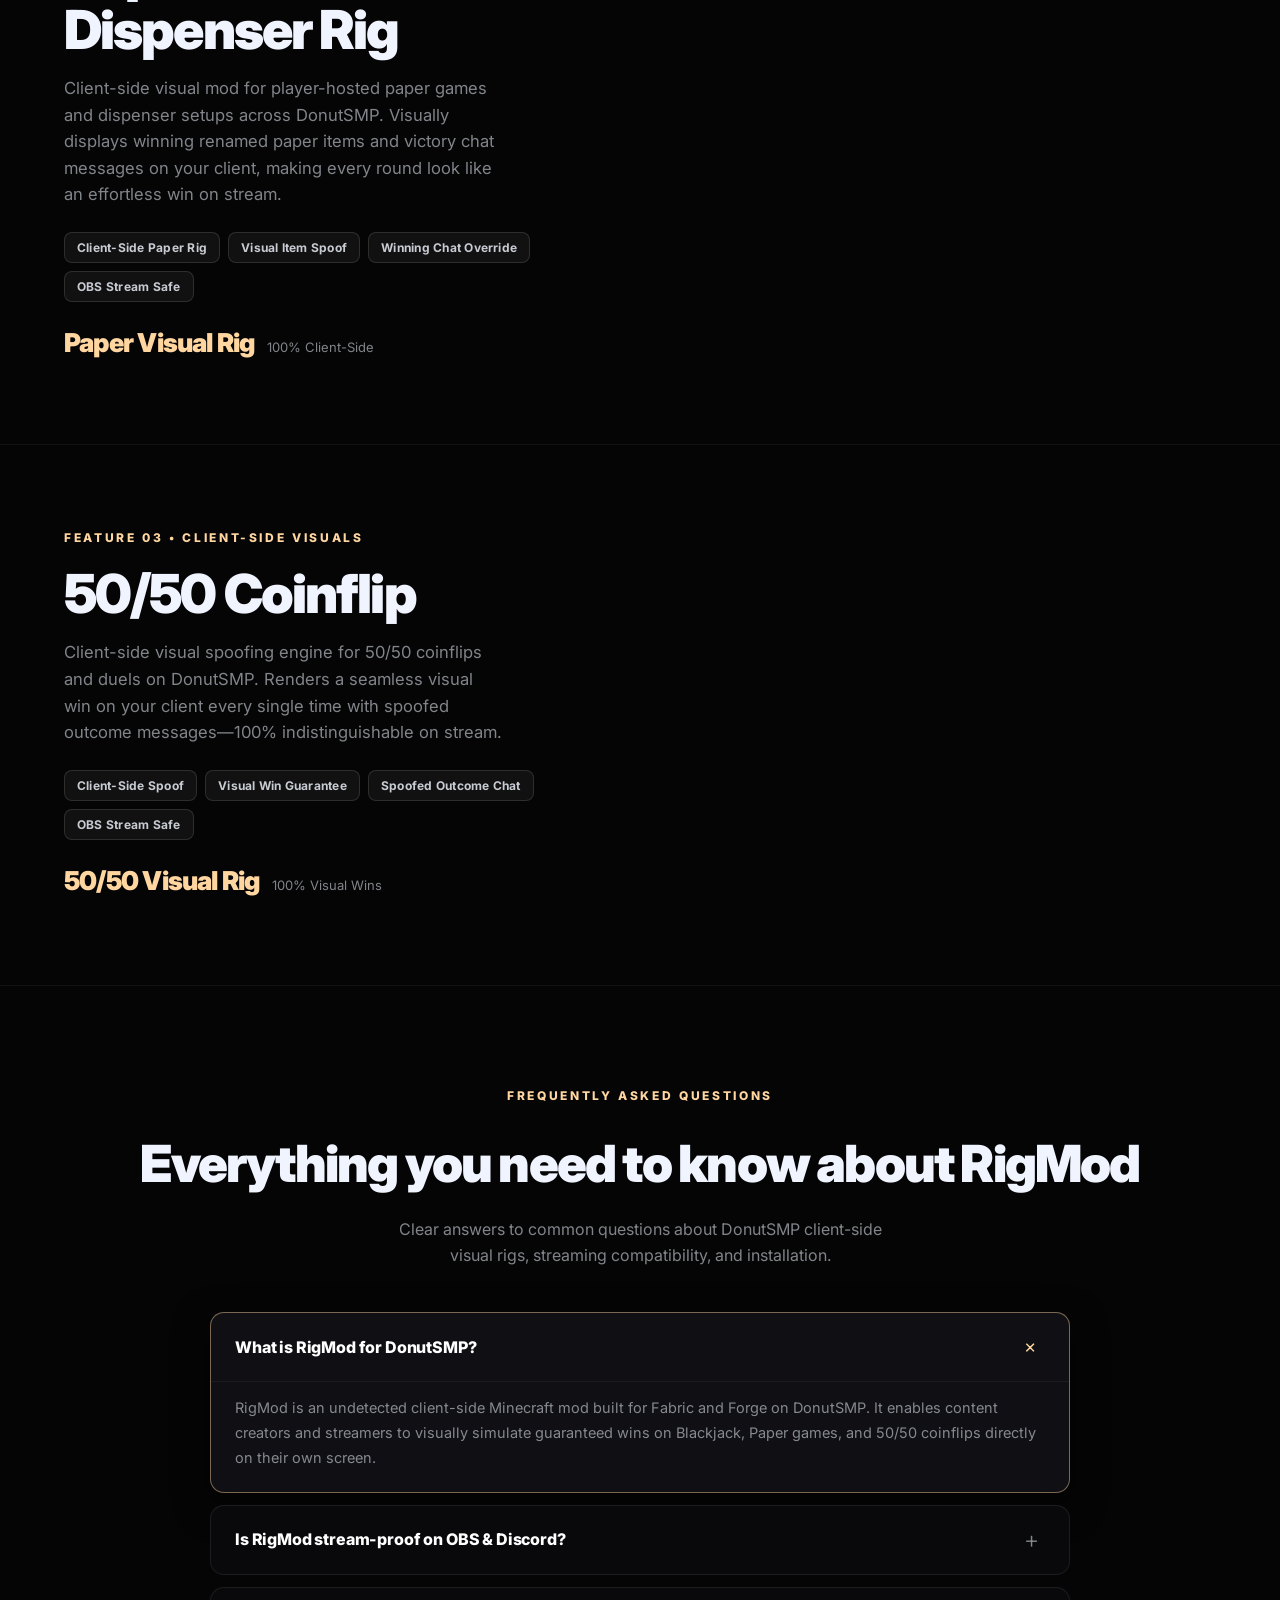
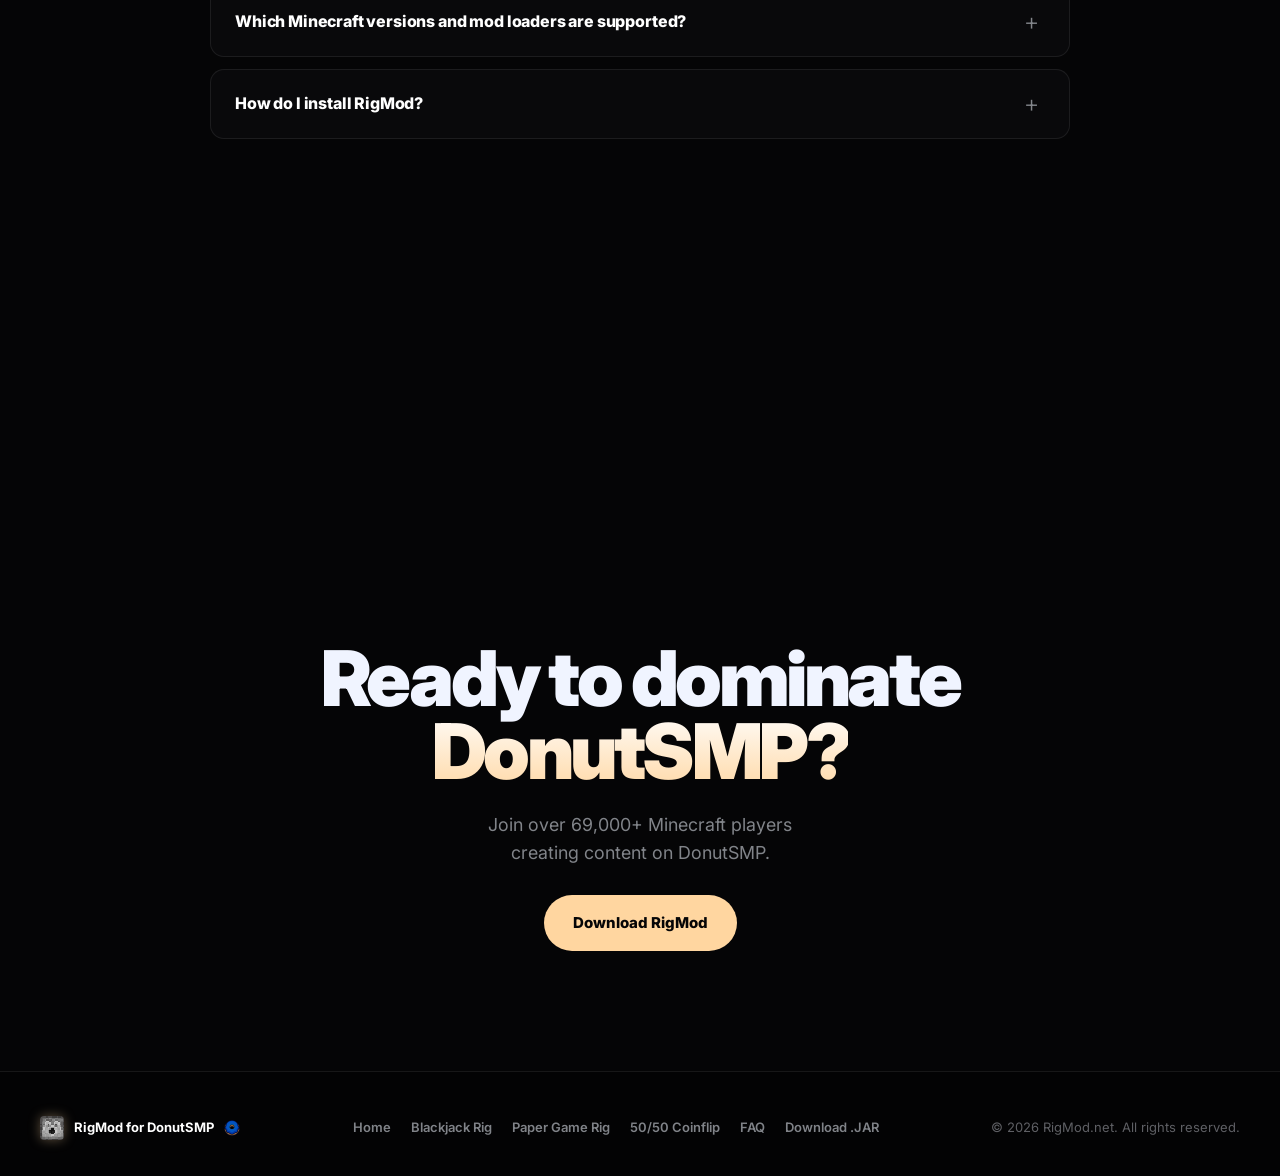
==== commit 6b34454f: "Add subtle DonutSMP logo to hero and footer, declare 192px favicon for Google - Download official Do" ====
--- a/index.html
+++ b/index.html
@@ -37,6 +37,7 @@
 
   <!-- Favicons & App Icons (Official Dispenser Texture) -->
   <link rel="icon" type="image/x-icon" href="/favicon.ico">
+  <link rel="icon" type="image/png" sizes="192x192" href="/icon-192.png">
   <link rel="icon" type="image/png" sizes="32x32" href="/favicon-32x32.png">
   <link rel="icon" type="image/png" sizes="16x16" href="/favicon-16x16.png">
   <link rel="apple-touch-icon" sizes="180x180" href="/apple-touch-icon.png">
@@ -170,7 +171,7 @@
       <section class="h3-hero" id="hero" aria-label="Hero Section">
         <div class="h3-hero-stage" id="h3-hero-stage" aria-label="3D Interactive Minecraft Dispenser"></div>
         <div class="h3-hero-inner">
-          <span class="h3-kicker">DONUTSMP RIG MOD</span>
+          <span class="h3-kicker brand-kicker"><img class="kicker-donut" src="donutsmp-logo.png" alt="" aria-hidden="true" width="18" height="18">DONUTSMP RIG MOD</span>
           <h1 class="h3-display">Made for<br><em>streamers</em>.</h1>
           <p class="h3-lede">Undetected Fabric &amp; Forge client-side mod for DonutSMP. Made for streamers and content creators to visually rig Blackjack, Paper games, and 50/50 coinflips on client side.</p>
           <div class="h3-cta-row">
@@ -312,6 +313,7 @@
       <div class="footer-brand">
         <div class="logo-box" aria-hidden="true"></div>
         <span>RigMod for DonutSMP</span>
+        <img class="footer-donut" src="donutsmp-logo.png" alt="DonutSMP" width="16" height="16" loading="lazy">
       </div>
       <nav class="footer-links" aria-label="Footer Navigation">
         <a href="#hero">Home</a>
--- a/style.css
+++ b/style.css
@@ -215,6 +215,10 @@
   image-rendering: pixelated;
   box-shadow: 0 0 12px rgba(255, 214, 160, 0.35);
 }
+.footer-donut {
+  width: 16px; height: 16px; object-fit: contain;
+  opacity: 0.75; border-radius: 3px;
+}
 .footer-links {
   display: flex; gap: 20px; flex-wrap: wrap;
 }
--- a/theme-3d.css
+++ b/theme-3d.css
@@ -34,6 +34,16 @@
   text-transform: uppercase; color: var(--hot); margin-bottom: 18px;
 }
 
+/* Subtle DonutSMP brand mark in the hero kicker */
+.h3-kicker.brand-kicker {
+  display: inline-flex; align-items: center; gap: 8px;
+}
+.kicker-donut {
+  width: 18px; height: 18px; object-fit: contain;
+  filter: drop-shadow(0 0 6px rgba(255, 214, 160, .35));
+  image-rendering: auto;
+}
+
 .h3-display {
   font-size: clamp(42px, 6.8vw, 96px);
   line-height: .95; letter-spacing: -.045em; font-weight: 900; margin: 0 0 22px;
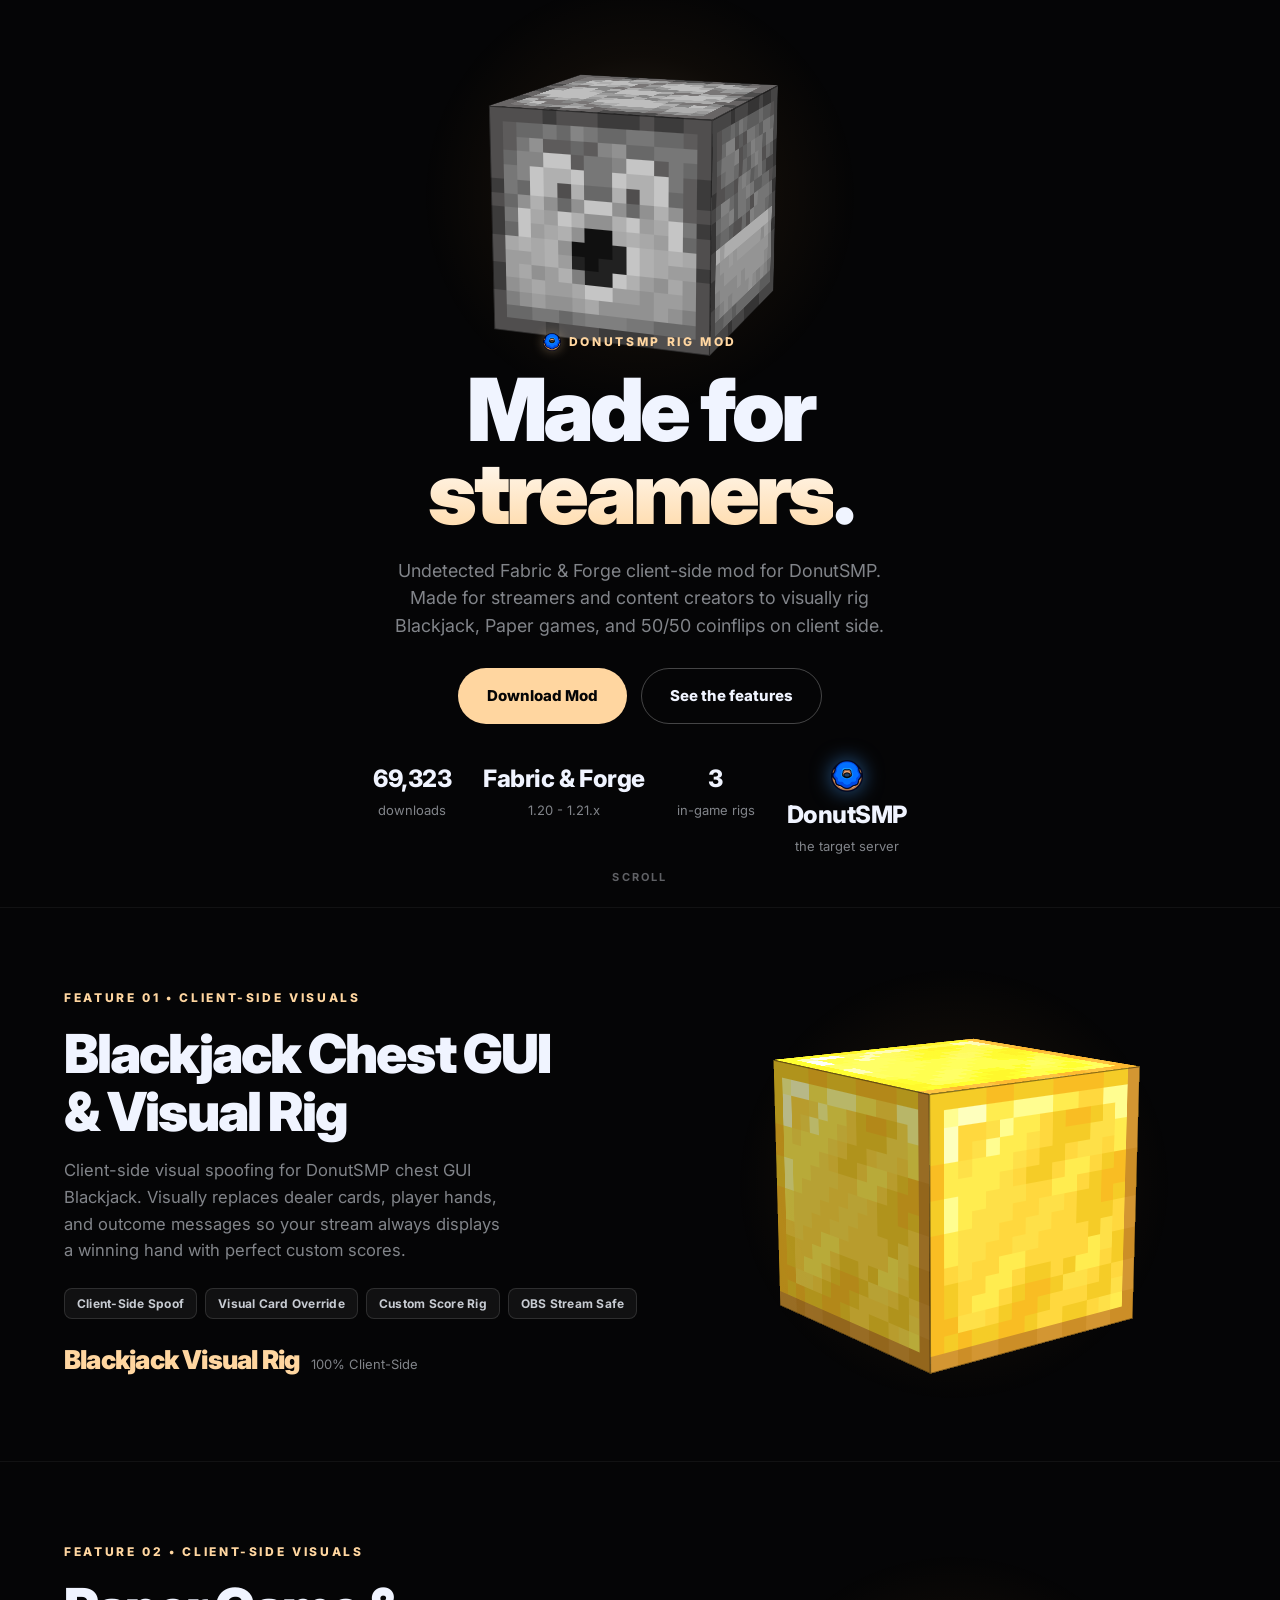
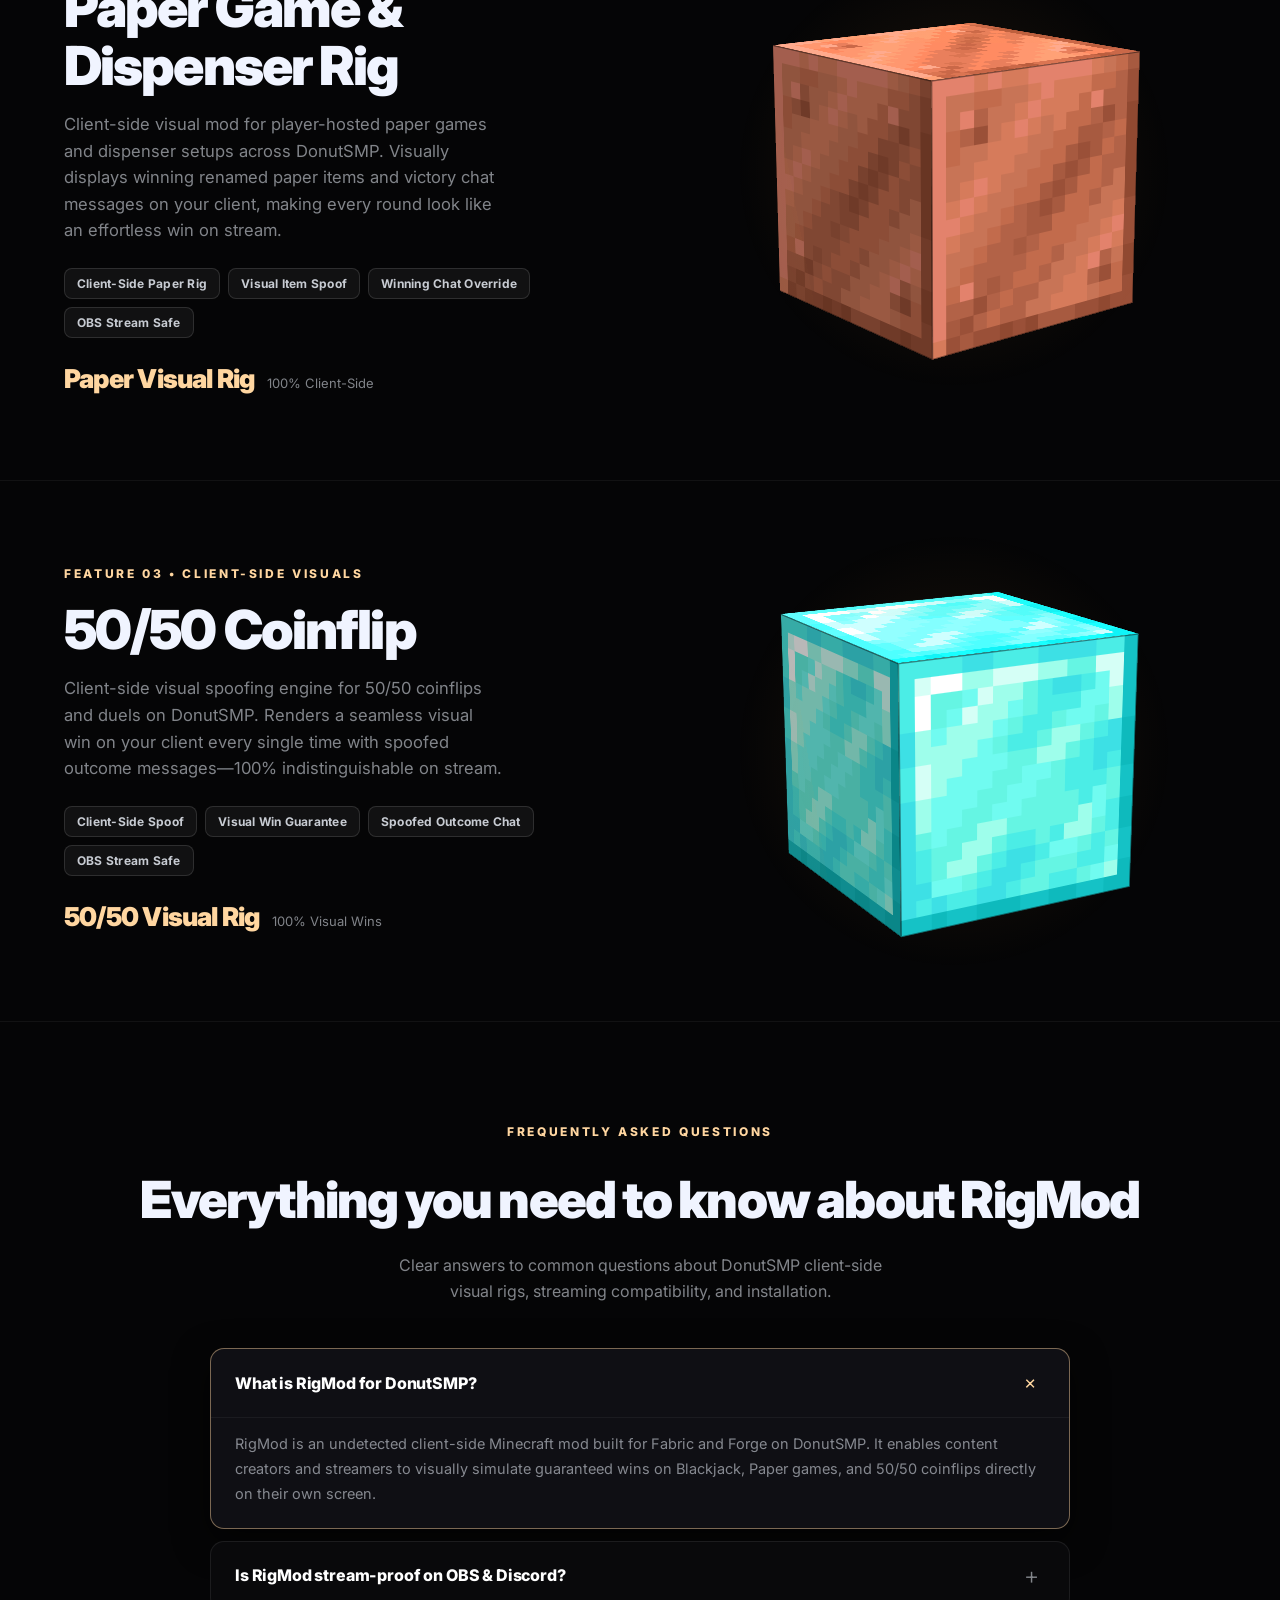
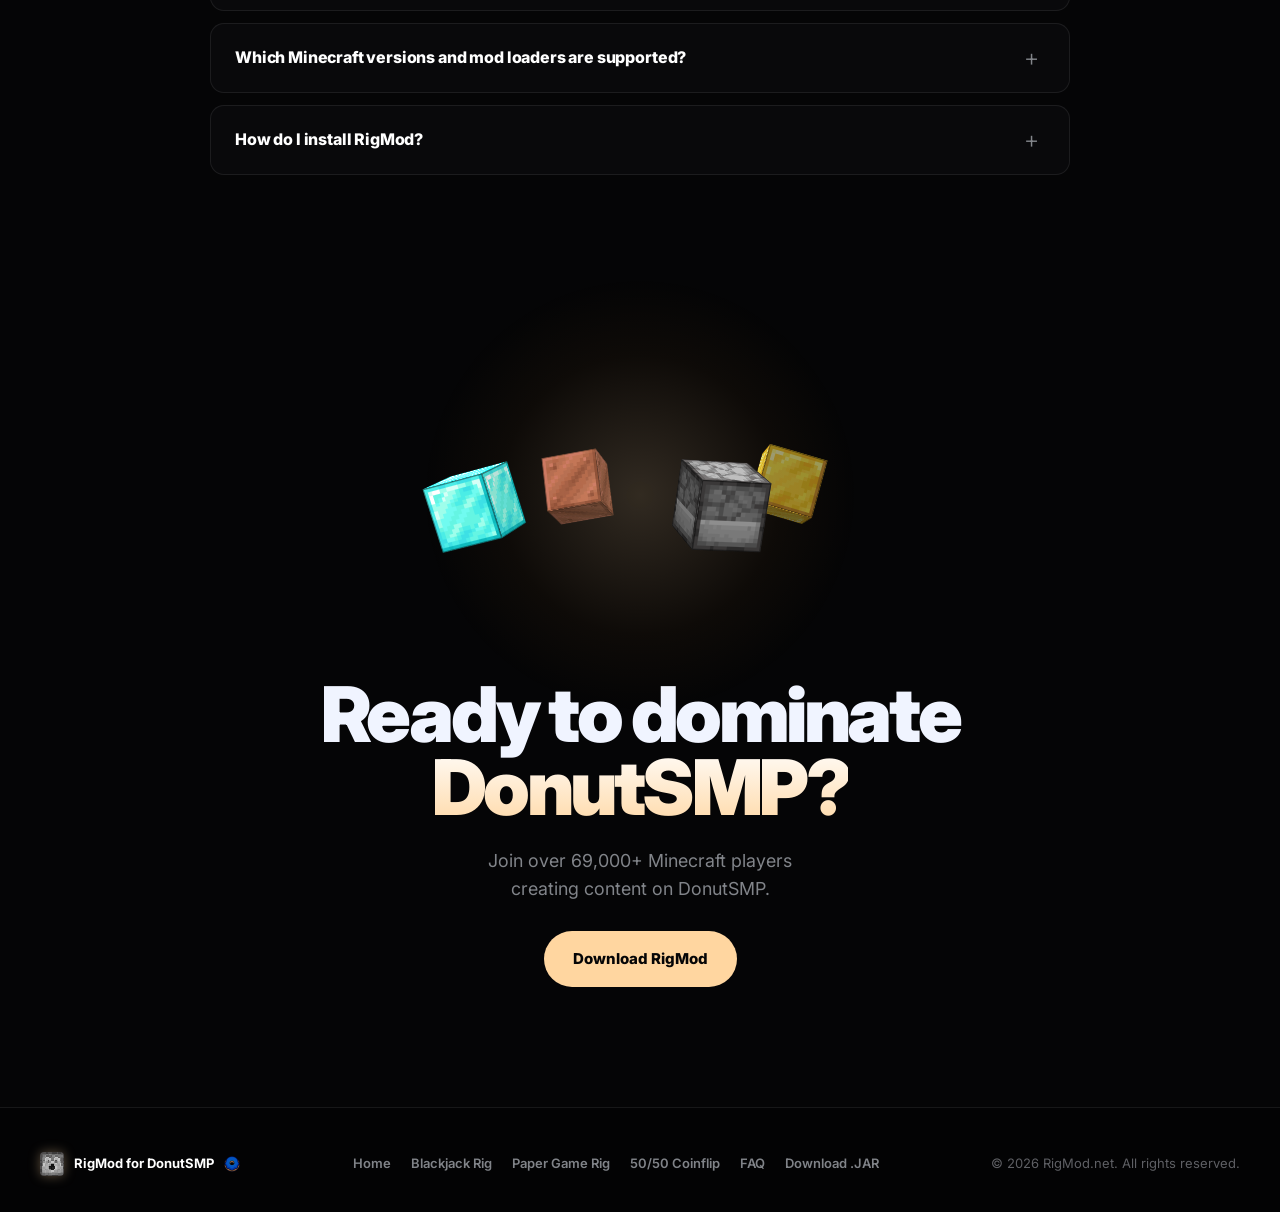
==== commit 922985bb: "Add DonutSMP target-server chip to hero stats row Fourth stat chip with the DonutSMP logo, name, and" ====
--- a/index.html
+++ b/index.html
@@ -182,6 +182,7 @@
             <div><b>69,323</b>downloads</div>
             <div><b>Fabric &amp; Forge</b>1.20 - 1.21.x</div>
             <div><b>3</b>in-game rigs</div>
+            <div class="chip-donutsmp"><img src="donutsmp-logo.png" alt="" aria-hidden="true" width="32" height="32"><b>DonutSMP</b>the target server</div>
           </div>
         </div>
         <div class="h3-scroll" onclick="smoothScrollTo('#faq', event)" role="button" tabindex="0" aria-label="Scroll to features">Scroll</div>
--- a/theme-3d.css
+++ b/theme-3d.css
@@ -153,6 +153,13 @@
   letter-spacing: -.02em; margin-bottom: 2px;
 }
 
+/* DonutSMP target-server chip in the hero stats row */
+.chip-donutsmp img {
+  display: block; width: 32px; height: 32px; object-fit: contain;
+  margin: 0 auto 4px;
+  filter: drop-shadow(0 0 10px rgba(64, 156, 255, .55));
+}
+
 .h3-scroll {
   position: absolute; left: 50%; bottom: 20px; transform: translateX(-50%);
   font-size: 11px; font-weight: 700; letter-spacing: .2em;
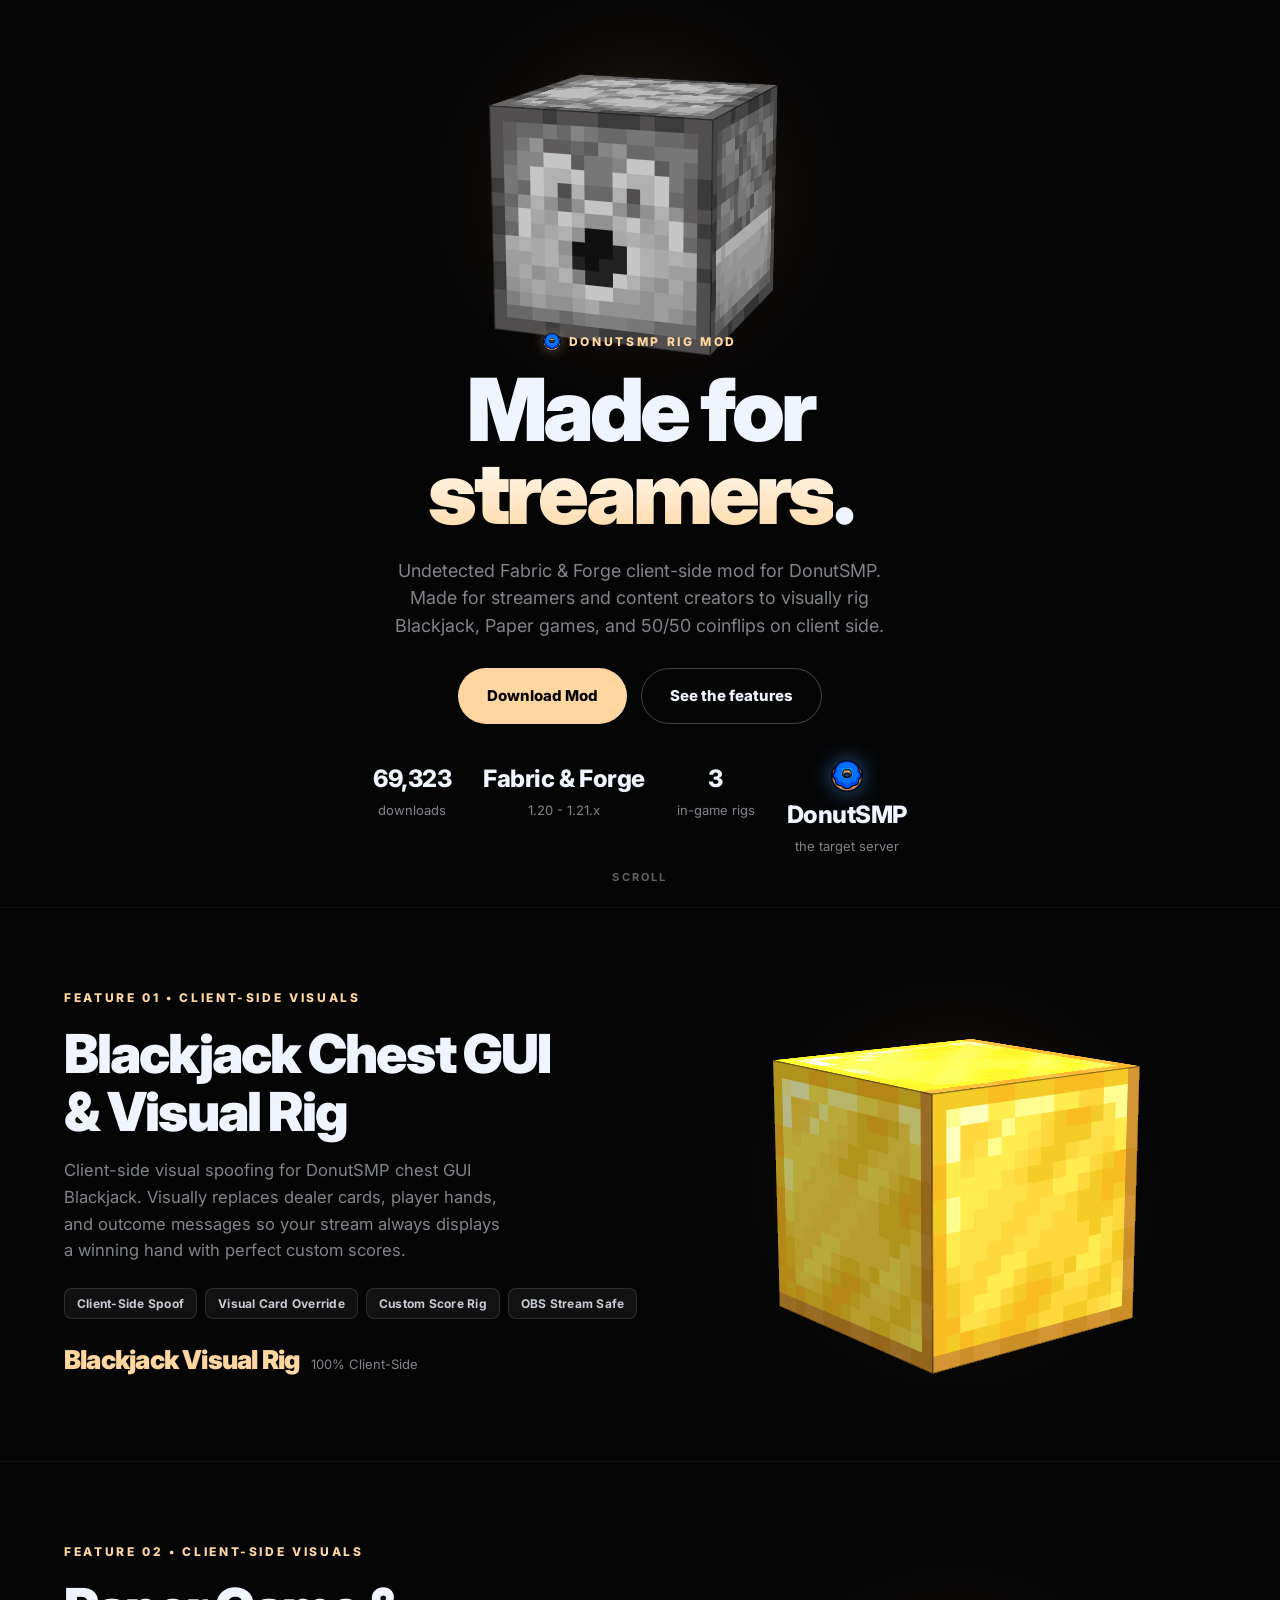
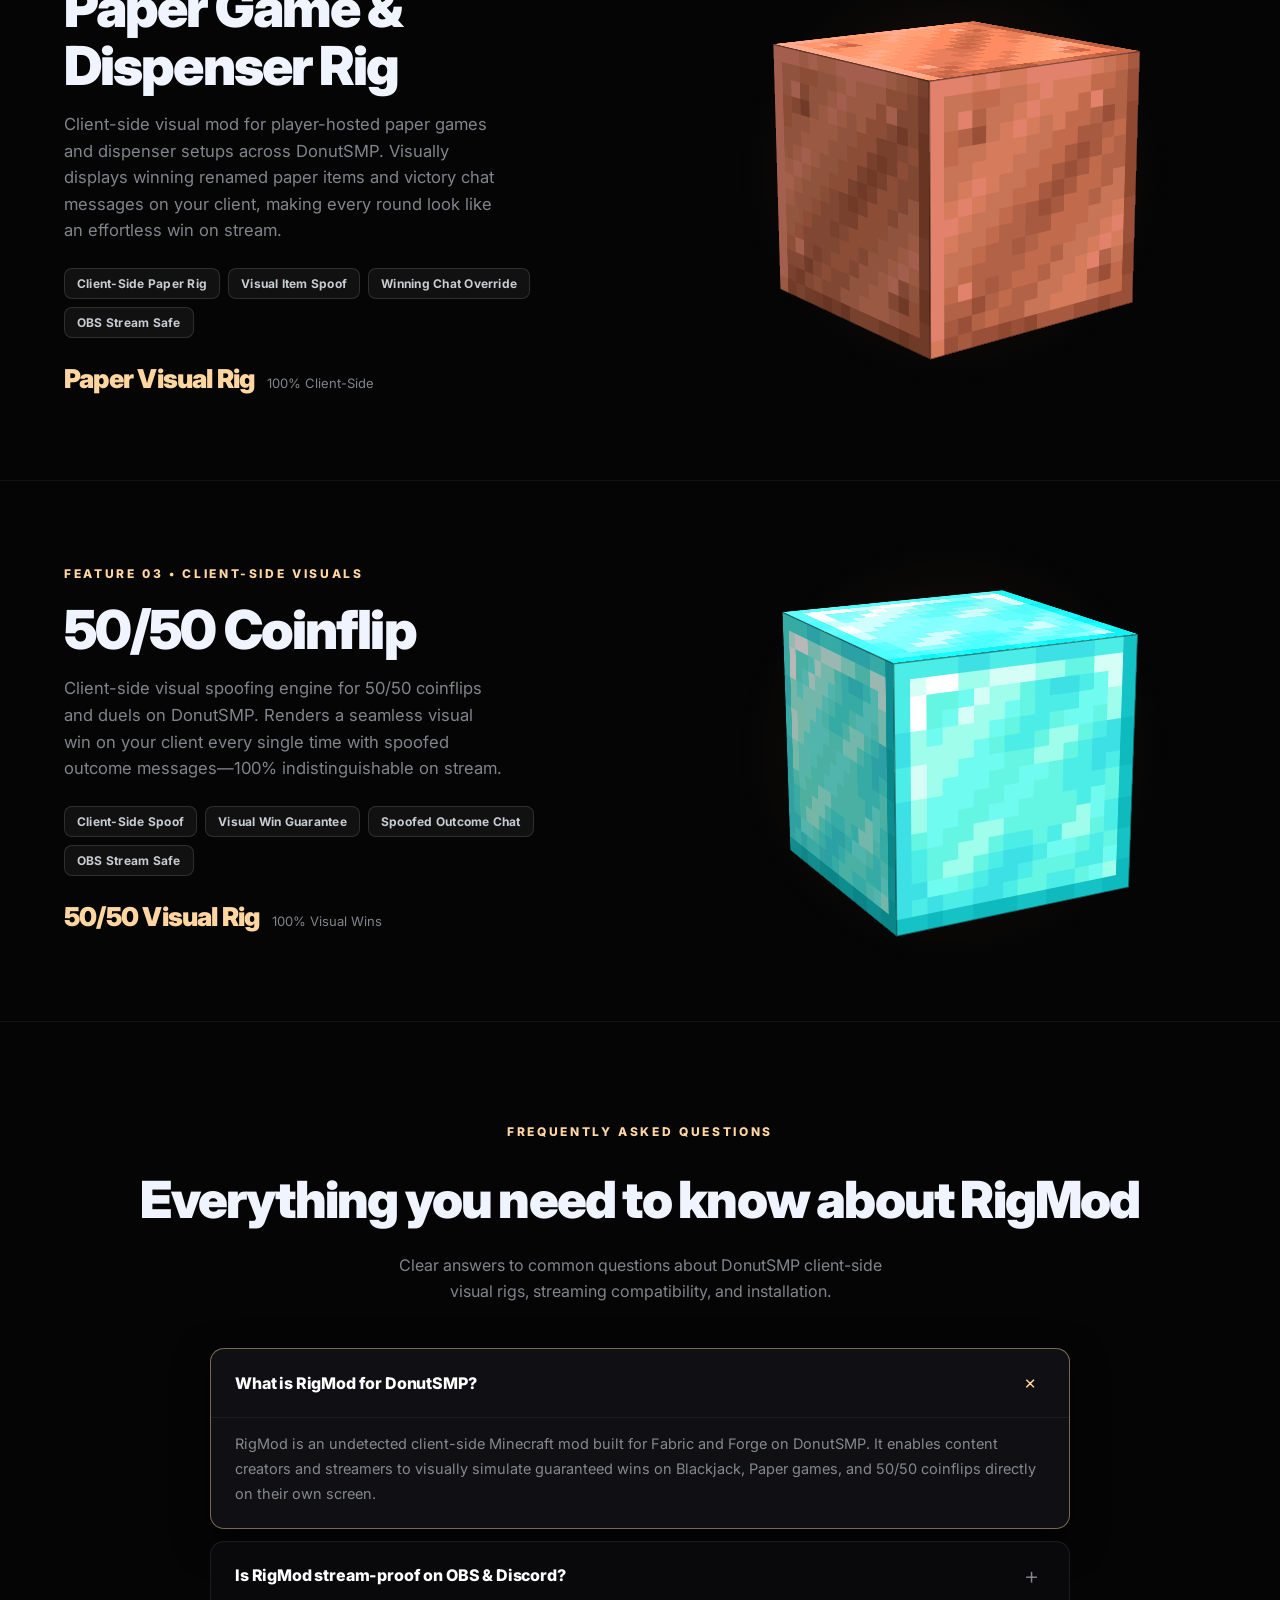
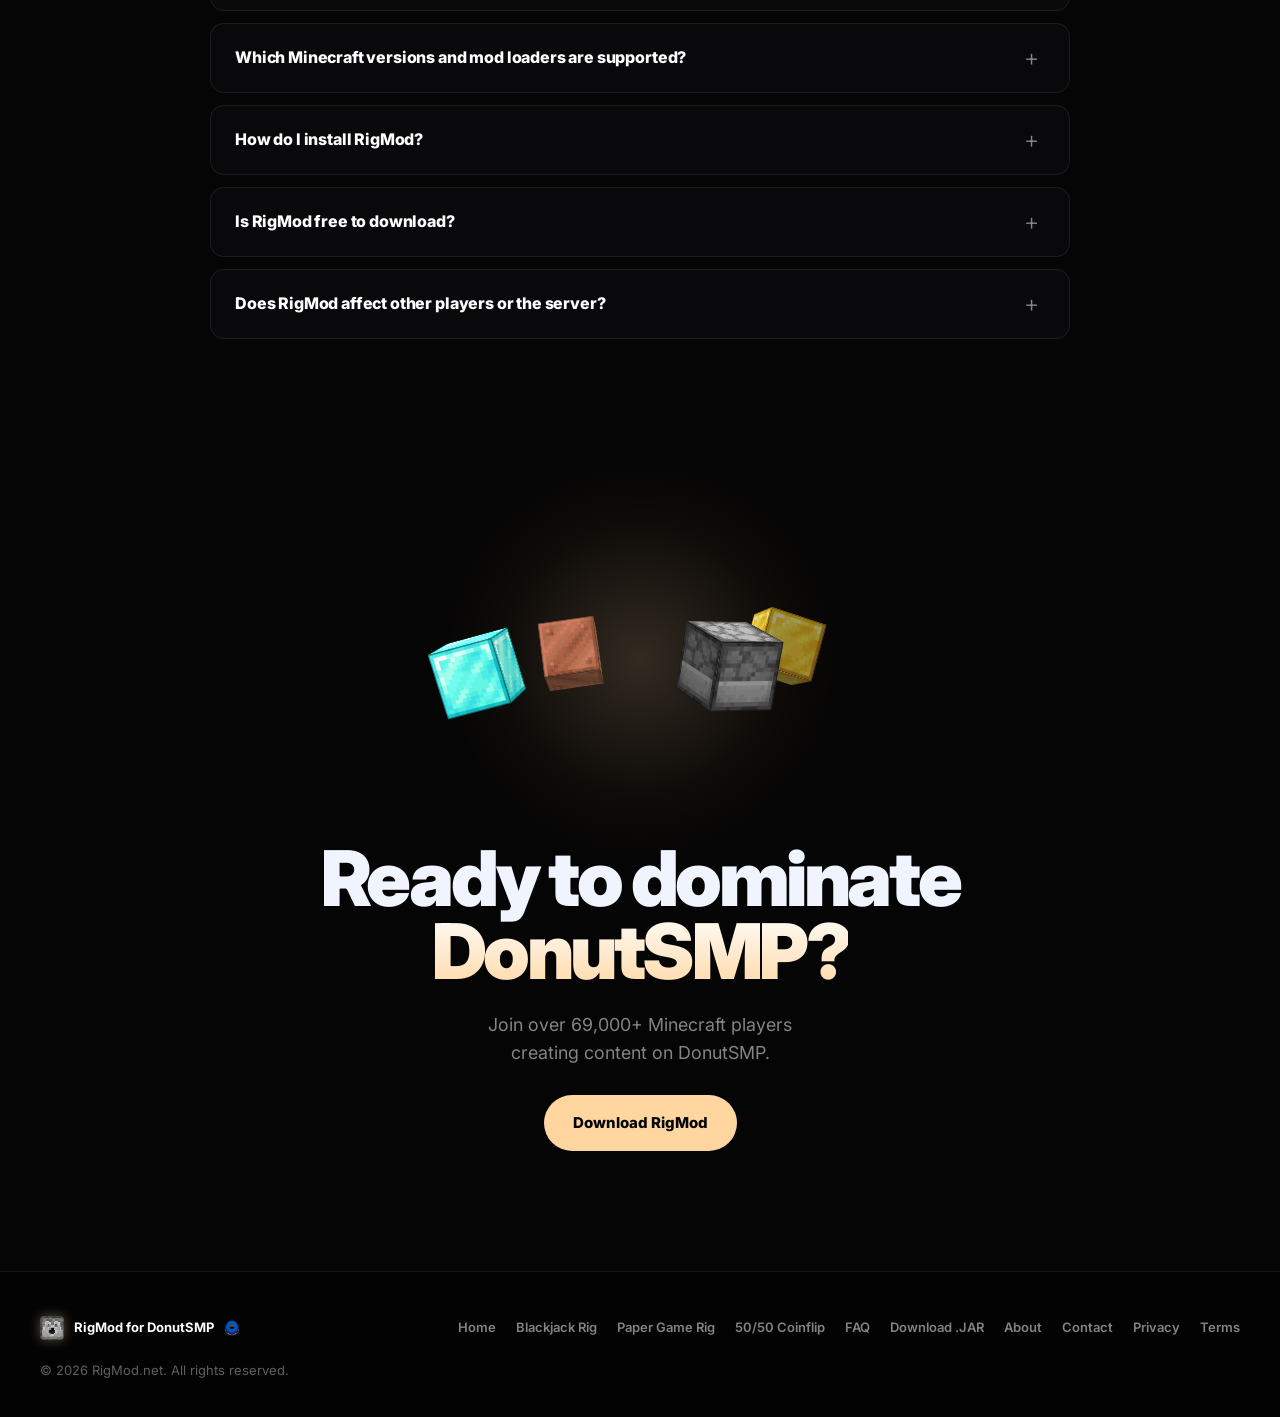
==== commit fd829a76: "Apply SEO checklist + accessibility improvements - Rebrand metas/schema to "RigMod DonutSMP", drop p" ====
--- a/index.html
+++ b/index.html
@@ -4,8 +4,8 @@
   <!-- Primary Meta Tags -->
   <meta charset="UTF-8">
   <meta name="viewport" content="width=device-width, initial-scale=1.0, maximum-scale=5.0">
-  <title>RigMod | Undetected DonutSMP Client-Side Rig Mod</title>
-  <meta name="description" content="Download RigMod, the #1 undetected client-side visual rig mod for DonutSMP. Visually rig Blackjack, Paper games, and 50/50 coinflips on stream.">
+  <title>RigMod DonutSMP | Undetected Client-Side Rig Mod</title>
+  <meta name="description" content="Download RigMod DonutSMP, the #1 undetected client-side visual rig mod. Rig Blackjack, Paper games & 50/50 coinflips on stream. Free download.">
   <meta name="keywords" content="Rig, RigMod, DonutSMP, Cheat, Money, DonutSMP Rig, Client Side Rig, Fabric Mod, Minecraft Rig Mod">
   <meta name="author" content="RigMod">
   <meta name="robots" content="index, follow, max-image-preview:large, max-snippet:-1, max-video-preview:-1">
@@ -15,19 +15,19 @@
   <!-- Open Graph / Facebook -->
   <meta property="og:type" content="website">
   <meta property="og:url" content="https://rigmod.net/">
-  <meta property="og:title" content="RigMod | Undetected DonutSMP Client-Side Rig Mod">
-  <meta property="og:description" content="Download RigMod, the #1 undetected client-side visual rig mod for DonutSMP. Visually rig Blackjack, Paper games, and 50/50 coinflips on stream.">
+  <meta property="og:title" content="RigMod DonutSMP | Undetected Client-Side Rig Mod">
+  <meta property="og:description" content="Download RigMod DonutSMP, the #1 undetected client-side visual rig mod. Rig Blackjack, Paper games & 50/50 coinflips on stream. Free download.">
   <meta property="og:image" content="https://rigmod.net/og-image.png">
   <meta property="og:image:width" content="1200">
   <meta property="og:image:height" content="630">
-  <meta property="og:site_name" content="RigMod">
+  <meta property="og:site_name" content="RigMod DonutSMP">
   <meta property="og:locale" content="en_US">
 
   <!-- Twitter Card -->
   <meta name="twitter:card" content="summary_large_image">
   <meta name="twitter:url" content="https://rigmod.net/">
-  <meta name="twitter:title" content="RigMod | Undetected DonutSMP Client-Side Rig Mod">
-  <meta name="twitter:description" content="Download RigMod, the #1 undetected client-side visual rig mod for DonutSMP. Visually rig Blackjack, Paper games, and 50/50 coinflips on stream.">
+  <meta name="twitter:title" content="RigMod DonutSMP | Undetected Client-Side Rig Mod">
+  <meta name="twitter:description" content="Download RigMod DonutSMP, the #1 undetected client-side visual rig mod. Rig Blackjack, Paper games & 50/50 coinflips on stream. Free download.">
   <meta name="twitter:image" content="https://rigmod.net/og-image.png">
 
   <!-- Performance & Resource Hints -->
@@ -45,6 +45,7 @@
   <meta name="theme-color" content="#ffd6a0">
 
   <!-- Stylesheets -->
+  <link rel="preload" href="style.css" as="style">
   <link rel="stylesheet" href="style.css">
   <link rel="stylesheet" href="theme-3d.css">
   <script src="home-3d.js" defer></script>
@@ -54,15 +55,10 @@
   {
     "@context": "https://schema.org",
     "@type": "Organization",
-    "name": "RigMod",
+    "name": "RigMod DonutSMP",
     "url": "https://rigmod.net/",
     "logo": "https://rigmod.net/logo.png",
-    "description": "An advanced client-side visual rig mod for DonutSMP designed for streamers and content creators.",
-    "sameAs": [
-      "https://github.com/",
-      "https://youtube.com/",
-      "https://discord.gg/"
-    ]
+    "description": "An advanced client-side visual rig mod for DonutSMP designed for streamers and content creators."
   }
   </script>
 
@@ -71,7 +67,7 @@
   {
     "@context": "https://schema.org",
     "@type": "WebSite",
-    "name": "RigMod",
+    "name": "RigMod DonutSMP",
     "url": "https://rigmod.net/",
     "potentialAction": {
       "@type": "SearchAction",
@@ -142,6 +138,22 @@
           "@type": "Answer",
           "text": "Simply download the RigMod-v4.8-Universal.jar file, place it in your .minecraft/mods folder, and launch your Fabric or Forge profile."
         }
+      },
+      {
+        "@type": "Question",
+        "name": "Is RigMod free to download?",
+        "acceptedAnswer": {
+          "@type": "Answer",
+          "text": "Yes. RigMod Universal is completely free to download — one universal .jar file works with both Fabric and Forge. There are no subscriptions, licenses, or paywalled features."
+        }
+      },
+      {
+        "@type": "Question",
+        "name": "Does RigMod affect other players or the DonutSMP server?",
+        "acceptedAnswer": {
+          "@type": "Answer",
+          "text": "No. RigMod is 100% client-side: every visual change happens only on your own screen. The DonutSMP server and other players never receive modified data, which is what makes the visuals stream-proof."
+        }
       }
     ]
   }
@@ -171,8 +183,8 @@
       <section class="h3-hero" id="hero" aria-label="Hero Section">
         <div class="h3-hero-stage" id="h3-hero-stage" aria-label="3D Interactive Minecraft Dispenser"></div>
         <div class="h3-hero-inner">
-          <span class="h3-kicker brand-kicker"><img class="kicker-donut" src="donutsmp-logo.png" alt="" aria-hidden="true" width="18" height="18">DONUTSMP RIG MOD</span>
-          <h1 class="h3-display">Made for<br><em>streamers</em>.</h1>
+          <span class="h3-kicker brand-kicker"><img class="kicker-donut" src="donutsmp-logo.png" alt="DonutSMP logo" width="18" height="18">DONUTSMP RIG MOD</span>
+          <h1 class="h3-display"><span class="sr-only">RigMod DonutSMP rig mod — </span>Made for<br><em>streamers</em>.</h1>
           <p class="h3-lede">Undetected Fabric &amp; Forge client-side mod for DonutSMP. Made for streamers and content creators to visually rig Blackjack, Paper games, and 50/50 coinflips on client side.</p>
           <div class="h3-cta-row">
             <a class="h3-btn" href="RigMod-v4.8-Universal.jar" download="RigMod-v4.8-Universal.jar" aria-label="Download RigMod Universal JAR">Download Mod</a>
@@ -182,7 +194,7 @@
             <div><b>69,323</b>downloads</div>
             <div><b>Fabric &amp; Forge</b>1.20 - 1.21.x</div>
             <div><b>3</b>in-game rigs</div>
-            <div class="chip-donutsmp"><img src="donutsmp-logo.png" alt="" aria-hidden="true" width="32" height="32"><b>DonutSMP</b>the target server</div>
+            <div class="chip-donutsmp"><img src="donutsmp-logo.png" alt="DonutSMP server logo" width="32" height="32"><b>DonutSMP</b>the target server</div>
           </div>
         </div>
         <div class="h3-scroll" onclick="smoothScrollTo('#faq', event)" role="button" tabindex="0" aria-label="Scroll to features">Scroll</div>
@@ -288,6 +300,24 @@
               </summary>
               <div class="faq-content">
                 <p>Simply download the universal <code>.jar</code> file from the download button, drop it inside your <code>.minecraft/mods</code> folder, and launch your preferred Fabric or Forge profile in your Minecraft launcher.</p>
+              </div>
+            </details>
+            <details class="faq-item">
+              <summary class="faq-summary">
+                <span class="faq-q-text">Is RigMod free to download?</span>
+                <span class="faq-icon" aria-hidden="true">+</span>
+              </summary>
+              <div class="faq-content">
+                <p>Yes. RigMod Universal is completely free to download — one universal <code>.jar</code> file works with both Fabric and Forge. There are no subscriptions, licenses, or paywalled features.</p>
+              </div>
+            </details>
+            <details class="faq-item">
+              <summary class="faq-summary">
+                <span class="faq-q-text">Does RigMod affect other players or the server?</span>
+                <span class="faq-icon" aria-hidden="true">+</span>
+              </summary>
+              <div class="faq-content">
+                <p>No. RigMod is 100% client-side: every visual change happens only on your own screen. The DonutSMP server and other players never receive modified data, which is what makes the visuals stream-proof.</p>
               </div>
             </details>
           </div>
@@ -323,6 +353,10 @@
         <a href="#fifty-fifty">50/50 Coinflip</a>
         <a href="#faq-section">FAQ</a>
         <a href="RigMod-v4.8-Universal.jar" download="RigMod-v4.8-Universal.jar">Download .JAR</a>
+        <a href="about.html">About</a>
+        <a href="contact.html">Contact</a>
+        <a href="privacy-policy.html">Privacy</a>
+        <a href="terms-of-service.html">Terms</a>
       </nav>
       <div class="footer-copy">&copy; 2026 RigMod.net. All rights reserved.</div>
     </div>
--- a/style.css
+++ b/style.css
@@ -13,6 +13,23 @@
 
 html {
   scroll-behavior: smooth;
+}
+
+/* Keyboard focus visibility (all pages) */
+:focus-visible {
+  outline: 3px solid var(--accent);
+  outline-offset: 3px;
+  border-radius: 4px;
+}
+
+/* Reduced motion preferences */
+@media (prefers-reduced-motion: reduce) {
+  html { scroll-behavior: auto; }
+  *, *::before, *::after {
+    animation-duration: 0.01ms !important;
+    animation-iteration-count: 1 !important;
+    transition-duration: 0.01ms !important;
+  }
 }
 
 body {
@@ -32,6 +49,15 @@
 html::-webkit-scrollbar, body::-webkit-scrollbar { display: none; }
 
 /* Accessibility Skip Link */
+.sr-only {
+  position: absolute;
+  width: 1px; height: 1px;
+  padding: 0; margin: -1px;
+  overflow: hidden;
+  clip: rect(0, 0, 0, 0);
+  white-space: nowrap;
+  border: 0;
+}
 .skip-link {
   position: absolute;
   top: -60px;
@@ -232,3 +258,116 @@
 .footer-copy {
   color: rgba(232, 236, 245, 0.4);
 }
+
+/* =============================================
+   CONTENT PAGES (about / contact / legal)
+   ============================================= */
+.doc-topbar {
+  max-width: 1200px;
+  margin: 0 auto;
+  padding: 26px 24px;
+  display: flex;
+  align-items: center;
+  justify-content: space-between;
+  gap: 16px;
+}
+.doc-topbar .doc-brand {
+  display: flex;
+  align-items: center;
+  gap: 10px;
+  color: #fff;
+  font-weight: 800;
+  text-decoration: none;
+  font-size: 15px;
+}
+.doc-topbar .doc-brand img {
+  width: 22px; height: 22px;
+  object-fit: contain;
+  border-radius: 4px;
+  box-shadow: 0 0 12px rgba(255, 214, 160, 0.4);
+}
+.doc-topbar .doc-back {
+  color: var(--dim);
+  text-decoration: none;
+  font-weight: 700;
+  font-size: 13px;
+  transition: color 0.2s ease;
+}
+.doc-topbar .doc-back:hover { color: var(--accent); }
+
+.doc-page {
+  max-width: 820px;
+  margin: 0 auto;
+  padding: 30px 24px 90px;
+}
+.doc-kicker {
+  display: inline-block;
+  color: var(--accent);
+  font-size: 12px;
+  font-weight: 800;
+  letter-spacing: 0.18em;
+  text-transform: uppercase;
+  margin-bottom: 14px;
+}
+.doc-page h1 {
+  font-size: clamp(2rem, 5vw, 2.9rem);
+  font-weight: 900;
+  line-height: 1.12;
+  letter-spacing: -0.02em;
+  margin-bottom: 18px;
+}
+.doc-page .doc-lede {
+  color: var(--dim);
+  font-size: 17px;
+  max-width: 620px;
+  margin-bottom: 34px;
+}
+.doc-page h2 {
+  color: var(--accent);
+  font-size: 1.2rem;
+  font-weight: 800;
+  margin-top: 2.4em;
+  margin-bottom: 0.5em;
+}
+.doc-page p {
+  color: var(--dim);
+  margin-top: 0.8em;
+}
+.doc-page strong { color: var(--text); }
+.doc-page ul {
+  color: var(--dim);
+  padding-left: 1.3em;
+  margin-top: 0.8em;
+}
+.doc-page li { margin-top: 0.45em; }
+.doc-page a { color: var(--accent); }
+.doc-page .doc-contact-box {
+  margin-top: 2em;
+  border: 1px solid var(--border);
+  border-radius: 14px;
+  padding: 22px 24px;
+  background: var(--card);
+}
+.doc-page .doc-contact-box p { margin-top: 0; }
+.doc-page .doc-contact-box a { font-weight: 700; }
+
+/* Visible breadcrumb (pairs with BreadcrumbList JSON-LD) */
+.doc-crumbs {
+  font-size: 13px;
+  font-weight: 600;
+  margin-bottom: 22px;
+  color: var(--dim);
+}
+.doc-crumbs a {
+  color: var(--dim);
+  text-decoration: none;
+  transition: color 0.2s ease;
+}
+.doc-crumbs a:hover { color: var(--accent); }
+.doc-crumbs .crumb-sep {
+  margin: 0 8px;
+  color: rgba(232, 236, 245, 0.3);
+}
+.doc-crumbs [aria-current="page"] {
+  color: var(--accent);
+}
--- a/style.css
+++ b/style.css
@@ -13,6 +13,23 @@
 
 html {
   scroll-behavior: smooth;
+}
+
+/* Keyboard focus visibility (all pages) */
+:focus-visible {
+  outline: 3px solid var(--accent);
+  outline-offset: 3px;
+  border-radius: 4px;
+}
+
+/* Reduced motion preferences */
+@media (prefers-reduced-motion: reduce) {
+  html { scroll-behavior: auto; }
+  *, *::before, *::after {
+    animation-duration: 0.01ms !important;
+    animation-iteration-count: 1 !important;
+    transition-duration: 0.01ms !important;
+  }
 }
 
 body {
@@ -32,6 +49,15 @@
 html::-webkit-scrollbar, body::-webkit-scrollbar { display: none; }
 
 /* Accessibility Skip Link */
+.sr-only {
+  position: absolute;
+  width: 1px; height: 1px;
+  padding: 0; margin: -1px;
+  overflow: hidden;
+  clip: rect(0, 0, 0, 0);
+  white-space: nowrap;
+  border: 0;
+}
 .skip-link {
   position: absolute;
   top: -60px;
@@ -232,3 +258,116 @@
 .footer-copy {
   color: rgba(232, 236, 245, 0.4);
 }
+
+/* =============================================
+   CONTENT PAGES (about / contact / legal)
+   ============================================= */
+.doc-topbar {
+  max-width: 1200px;
+  margin: 0 auto;
+  padding: 26px 24px;
+  display: flex;
+  align-items: center;
+  justify-content: space-between;
+  gap: 16px;
+}
+.doc-topbar .doc-brand {
+  display: flex;
+  align-items: center;
+  gap: 10px;
+  color: #fff;
+  font-weight: 800;
+  text-decoration: none;
+  font-size: 15px;
+}
+.doc-topbar .doc-brand img {
+  width: 22px; height: 22px;
+  object-fit: contain;
+  border-radius: 4px;
+  box-shadow: 0 0 12px rgba(255, 214, 160, 0.4);
+}
+.doc-topbar .doc-back {
+  color: var(--dim);
+  text-decoration: none;
+  font-weight: 700;
+  font-size: 13px;
+  transition: color 0.2s ease;
+}
+.doc-topbar .doc-back:hover { color: var(--accent); }
+
+.doc-page {
+  max-width: 820px;
+  margin: 0 auto;
+  padding: 30px 24px 90px;
+}
+.doc-kicker {
+  display: inline-block;
+  color: var(--accent);
+  font-size: 12px;
+  font-weight: 800;
+  letter-spacing: 0.18em;
+  text-transform: uppercase;
+  margin-bottom: 14px;
+}
+.doc-page h1 {
+  font-size: clamp(2rem, 5vw, 2.9rem);
+  font-weight: 900;
+  line-height: 1.12;
+  letter-spacing: -0.02em;
+  margin-bottom: 18px;
+}
+.doc-page .doc-lede {
+  color: var(--dim);
+  font-size: 17px;
+  max-width: 620px;
+  margin-bottom: 34px;
+}
+.doc-page h2 {
+  color: var(--accent);
+  font-size: 1.2rem;
+  font-weight: 800;
+  margin-top: 2.4em;
+  margin-bottom: 0.5em;
+}
+.doc-page p {
+  color: var(--dim);
+  margin-top: 0.8em;
+}
+.doc-page strong { color: var(--text); }
+.doc-page ul {
+  color: var(--dim);
+  padding-left: 1.3em;
+  margin-top: 0.8em;
+}
+.doc-page li { margin-top: 0.45em; }
+.doc-page a { color: var(--accent); }
+.doc-page .doc-contact-box {
+  margin-top: 2em;
+  border: 1px solid var(--border);
+  border-radius: 14px;
+  padding: 22px 24px;
+  background: var(--card);
+}
+.doc-page .doc-contact-box p { margin-top: 0; }
+.doc-page .doc-contact-box a { font-weight: 700; }
+
+/* Visible breadcrumb (pairs with BreadcrumbList JSON-LD) */
+.doc-crumbs {
+  font-size: 13px;
+  font-weight: 600;
+  margin-bottom: 22px;
+  color: var(--dim);
+}
+.doc-crumbs a {
+  color: var(--dim);
+  text-decoration: none;
+  transition: color 0.2s ease;
+}
+.doc-crumbs a:hover { color: var(--accent); }
+.doc-crumbs .crumb-sep {
+  margin: 0 8px;
+  color: rgba(232, 236, 245, 0.3);
+}
+.doc-crumbs [aria-current="page"] {
+  color: var(--accent);
+}
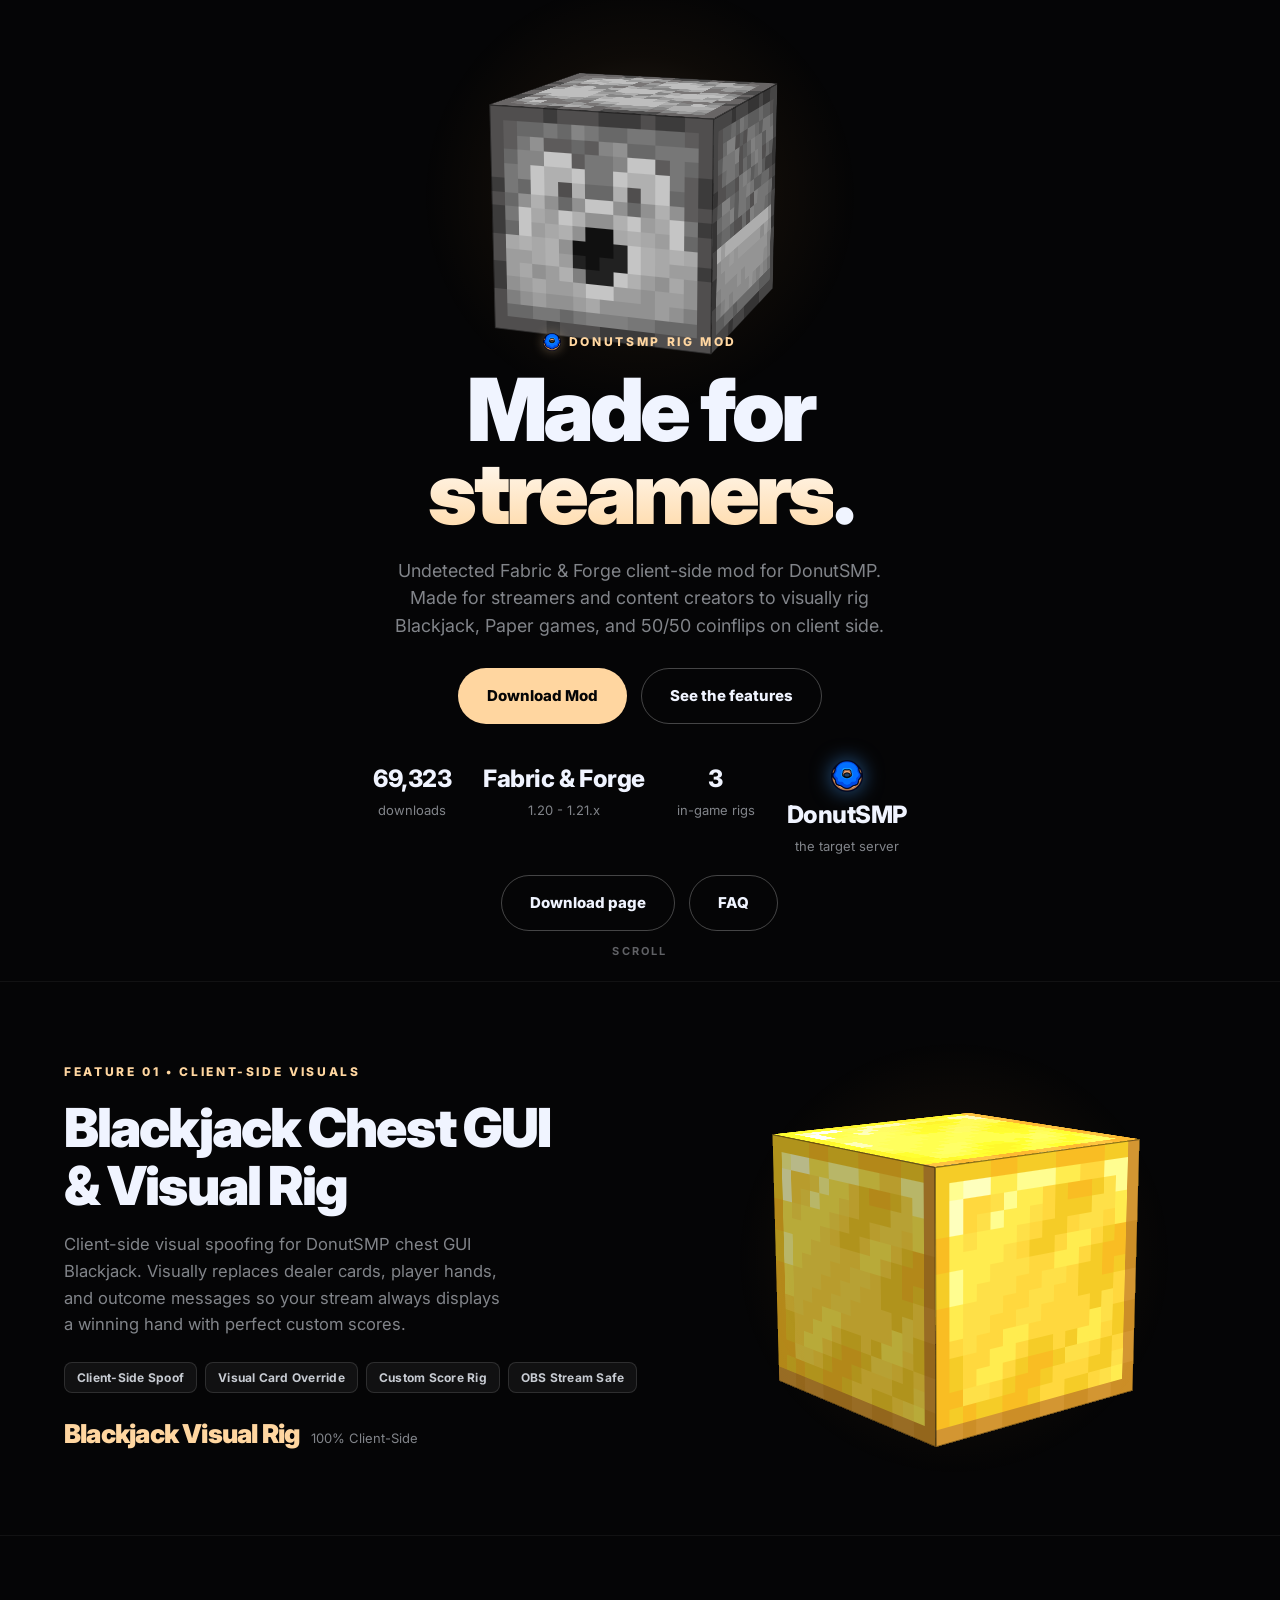
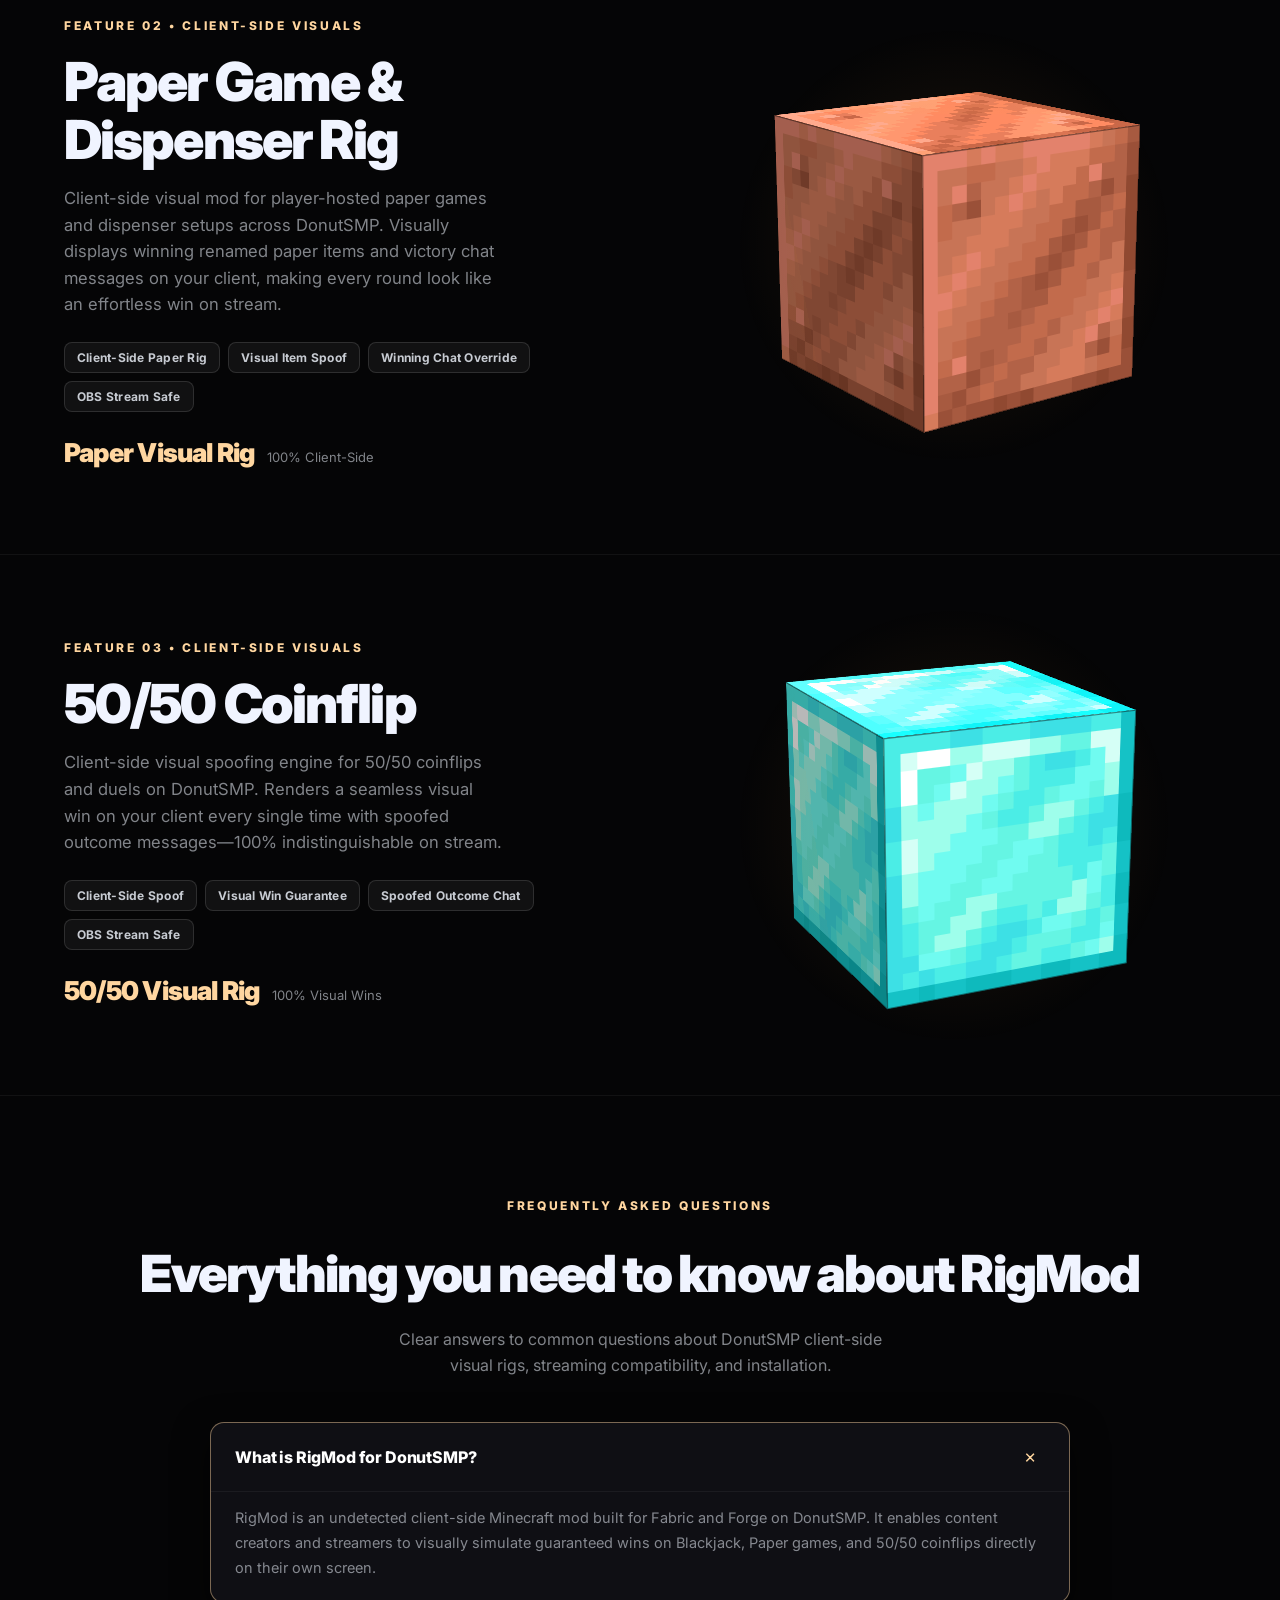
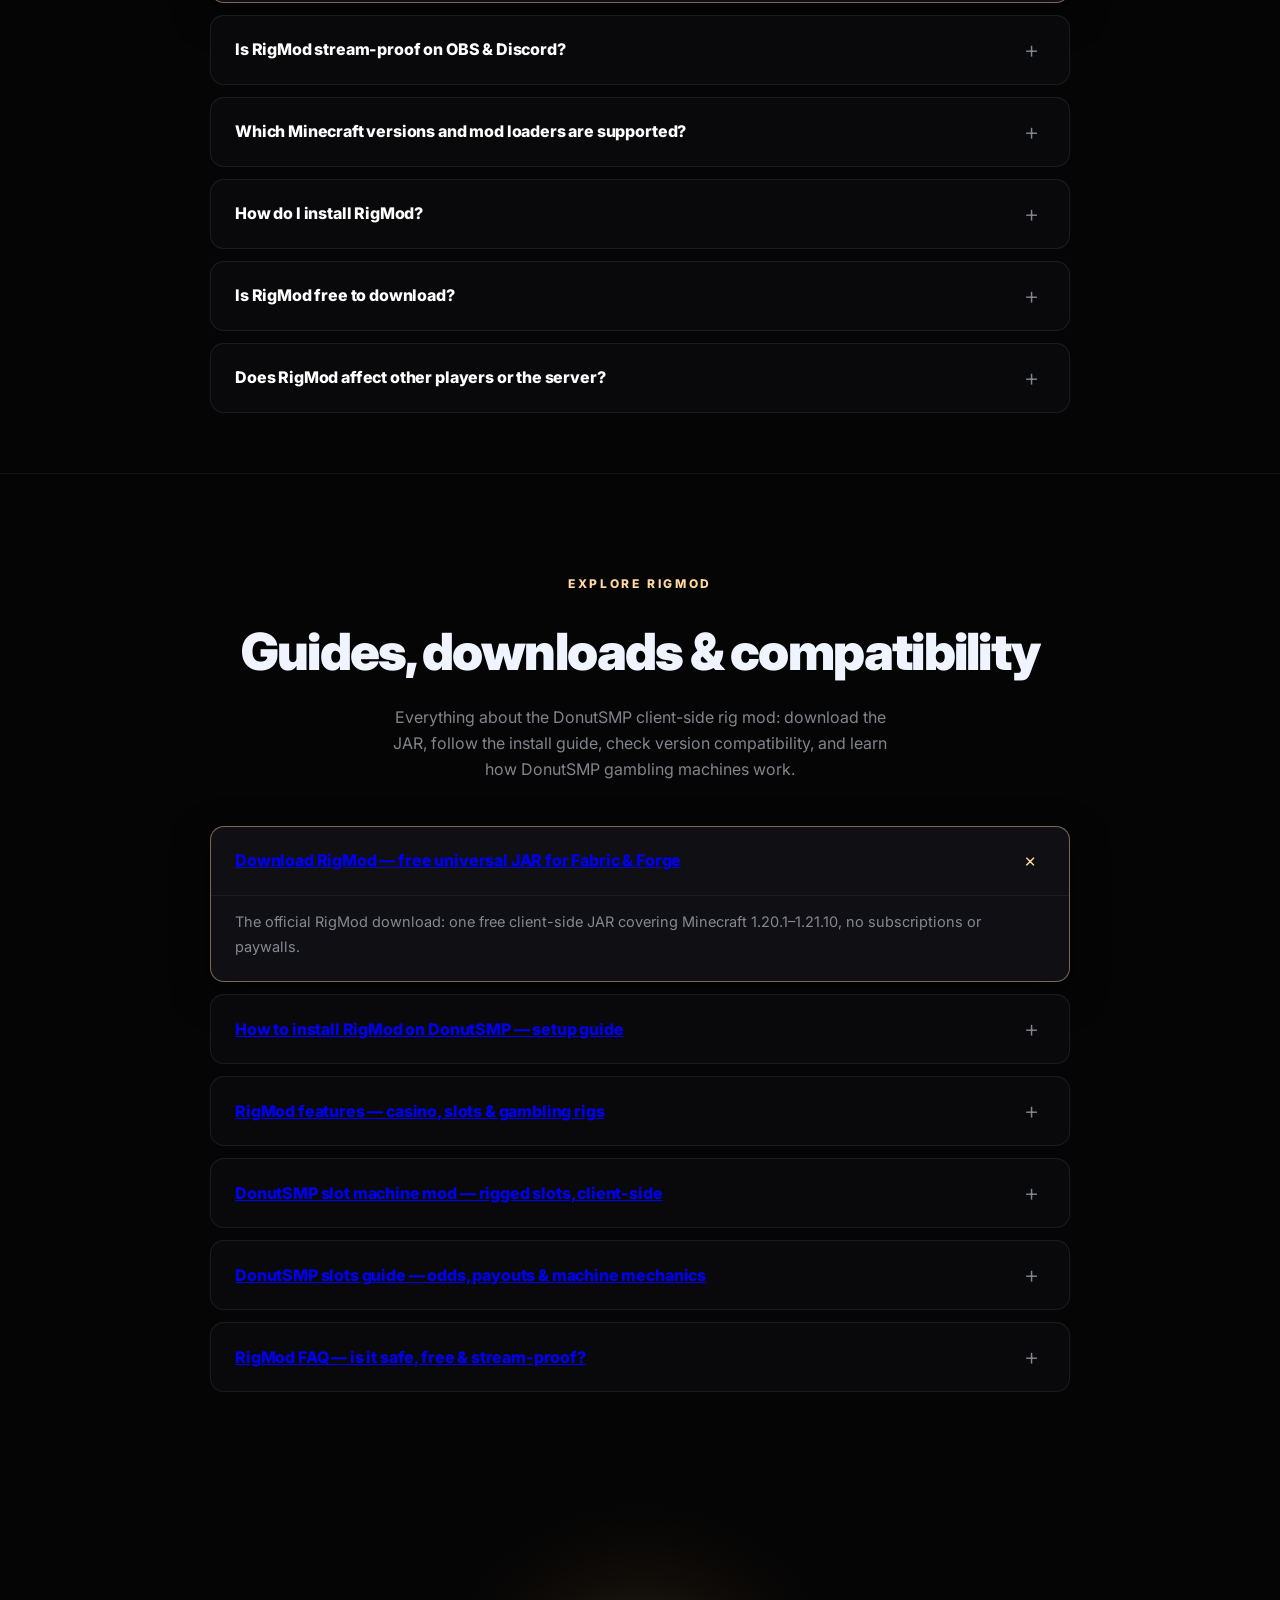
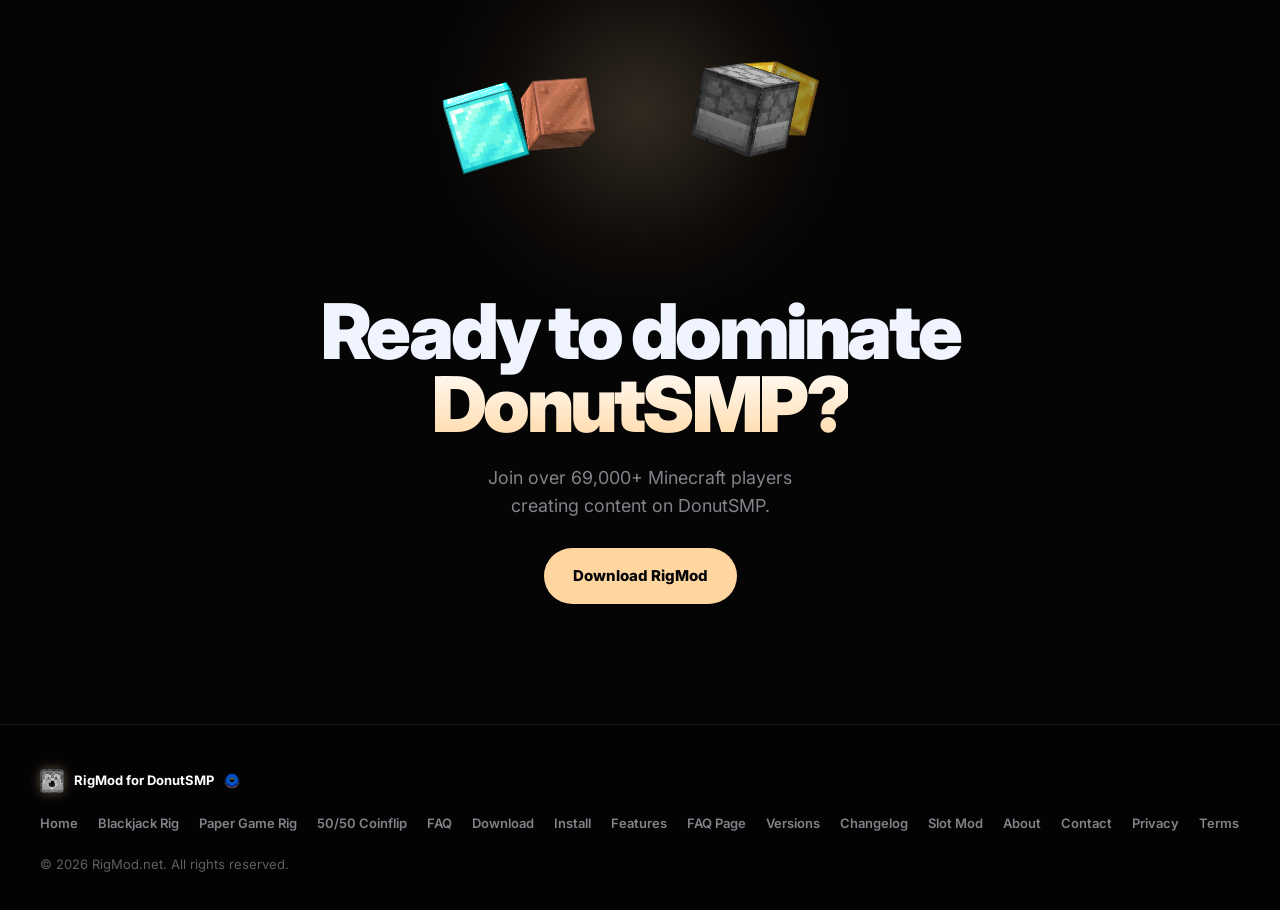
==== commit c945eb88: "Add keyword-targeted page hub: 8 new pages, full sitemap, expanded nav - download.html: free/officia" ====
--- a/index.html
+++ b/index.html
@@ -196,6 +196,10 @@
             <div><b>3</b>in-game rigs</div>
             <div class="chip-donutsmp"><img src="donutsmp-logo.png" alt="DonutSMP server logo" width="32" height="32"><b>DonutSMP</b>the target server</div>
           </div>
+          <div class="h3-cta-row" style="margin-top:18px;">
+            <a class="h3-btn ghost" href="download.html">Download page</a>
+            <a class="h3-btn ghost" href="faq.html">FAQ</a>
+          </div>
         </div>
         <div class="h3-scroll" onclick="smoothScrollTo('#faq', event)" role="button" tabindex="0" aria-label="Scroll to features">Scroll</div>
       </section>
@@ -324,6 +328,43 @@
         </div>
       </section>
 
+      <!-- RELATED PAGES / INTERNAL LINKING -->
+      <section class="faq-sec" id="related-pages" aria-label="RigMod guides and pages">
+        <div class="h3-wrap">
+          <div class="faq-header">
+            <span class="h3-kicker">Explore RigMod</span>
+            <h2>Guides, downloads &amp; compatibility</h2>
+            <p>Everything about the DonutSMP client-side rig mod: download the JAR, follow the install guide, check version compatibility, and learn how DonutSMP gambling machines work.</p>
+          </div>
+          <div class="faq-list">
+            <details class="faq-item" open>
+              <summary class="faq-summary"><span class="faq-q-text"><a href="download.html">Download RigMod — free universal JAR for Fabric &amp; Forge</a></span><span class="faq-icon" aria-hidden="true">+</span></summary>
+              <div class="faq-content"><p>The official RigMod download: one free client-side JAR covering Minecraft 1.20.1–1.21.10, no subscriptions or paywalls.</p></div>
+            </details>
+            <details class="faq-item">
+              <summary class="faq-summary"><span class="faq-q-text"><a href="install.html">How to install RigMod on DonutSMP — setup guide</a></span><span class="faq-icon" aria-hidden="true">+</span></summary>
+              <div class="faq-content"><p>Step-by-step Fabric and Forge installation: mods folder, launcher profile, configuration, and troubleshooting.</p></div>
+            </details>
+            <details class="faq-item">
+              <summary class="faq-summary"><span class="faq-q-text"><a href="features.html">RigMod features — casino, slots &amp; gambling rigs</a></span><span class="faq-icon" aria-hidden="true">+</span></summary>
+              <div class="faq-content"><p>Every rig explained: DonutSMP slot machine visuals, Blackjack chest GUI, paper games, and 50/50 coinflips.</p></div>
+            </details>
+            <details class="faq-item">
+              <summary class="faq-summary"><span class="faq-q-text"><a href="slot-machine-mod.html">DonutSMP slot machine mod — rigged slots, client-side</a></span><span class="faq-icon" aria-hidden="true">+</span></summary>
+              <div class="faq-content"><p>Deep dive on the DonutSMP slot machine mod: how rigged slot visuals work and machine coverage.</p></div>
+            </details>
+            <details class="faq-item">
+              <summary class="faq-summary"><span class="faq-q-text"><a href="donutsmp-slots-guide.html">DonutSMP slots guide — odds, payouts &amp; machine mechanics</a></span><span class="faq-icon" aria-hidden="true">+</span></summary>
+              <div class="faq-content"><p>How DonutSMP gambling machines work: RNG, payout tables, RTP, and creator strategy.</p></div>
+            </details>
+            <details class="faq-item">
+              <summary class="faq-summary"><span class="faq-q-text"><a href="faq.html">RigMod FAQ — is it safe, free &amp; stream-proof?</a></span><span class="faq-icon" aria-hidden="true">+</span></summary>
+              <div class="faq-content"><p>Question-intent answers: what is RigMod, is it safe, is it free, does it work on DonutSMP, where to download.</p></div>
+            </details>
+          </div>
+        </div>
+      </section>
+
       <!-- CLOSING 3D FINALE -->
       <section class="h3-close" aria-label="Download Call to Action">
         <div class="h3-final" id="h3-final" aria-label="3D Orbiting Blocks Showcase"></div>
@@ -352,7 +393,13 @@
         <a href="#paper">Paper Game Rig</a>
         <a href="#fifty-fifty">50/50 Coinflip</a>
         <a href="#faq-section">FAQ</a>
-        <a href="RigMod-v4.8-Universal.jar" download="RigMod-v4.8-Universal.jar">Download .JAR</a>
+        <a href="download.html">Download</a>
+        <a href="install.html">Install</a>
+        <a href="features.html">Features</a>
+        <a href="faq.html">FAQ Page</a>
+        <a href="versions.html">Versions</a>
+        <a href="changelog.html">Changelog</a>
+        <a href="slot-machine-mod.html">Slot Mod</a>
         <a href="about.html">About</a>
         <a href="contact.html">Contact</a>
         <a href="privacy-policy.html">Privacy</a>
